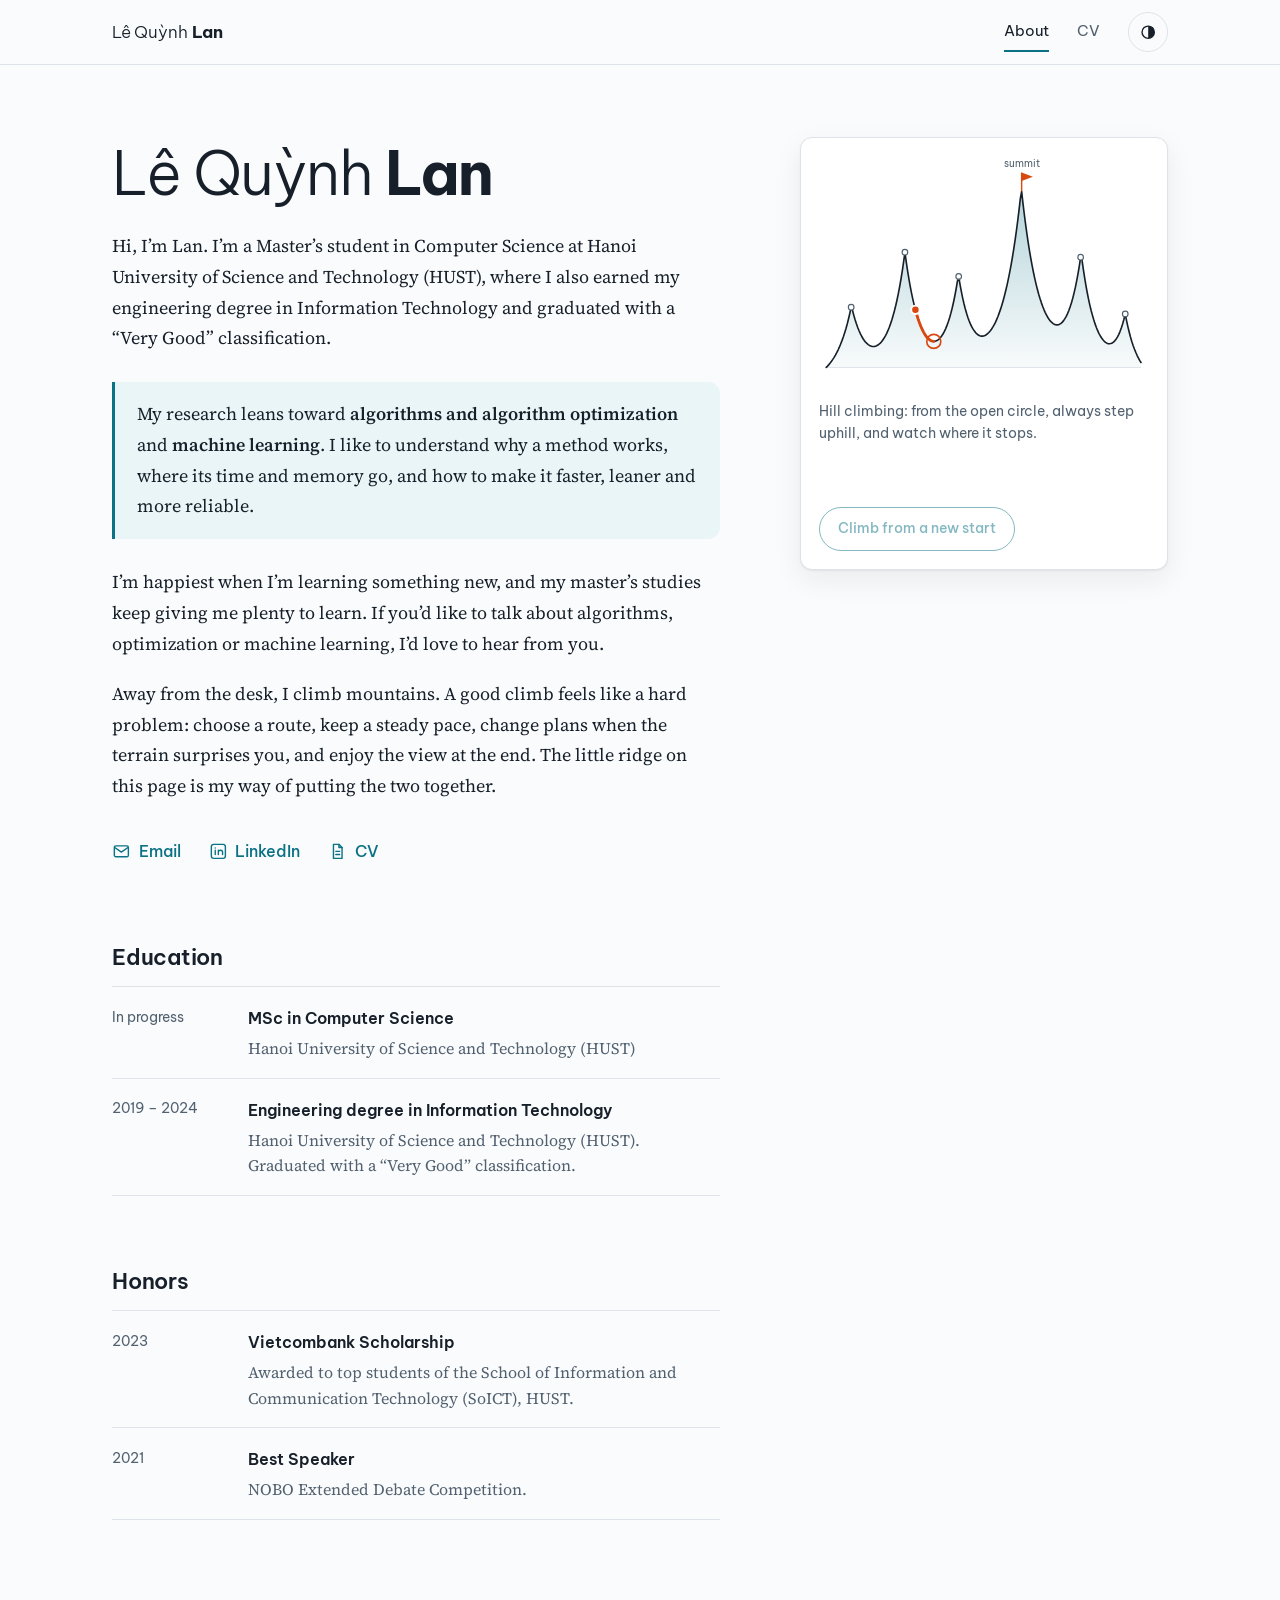
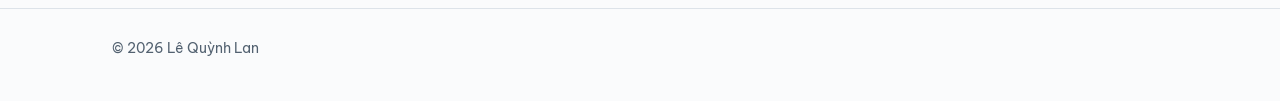
==== index.html @ 73563d14 "Add personal website" ====
<!doctype html>
<html lang="en">
<head>
  <meta charset="utf-8">
  <meta name="viewport" content="width=device-width, initial-scale=1">
  <title>Lê Quỳnh Lan – Master’s student in Computer Science, HUST</title>
  <meta name="description" content="Lê Quỳnh Lan is a Master’s student in Computer Science at Hanoi University of Science and Technology (HUST), interested in algorithms, algorithm optimization and machine learning.">
  <meta name="color-scheme" content="light dark">
  <meta name="theme-color" content="#fafbfc" media="(prefers-color-scheme: light)">
  <meta name="theme-color" content="#0e141b" media="(prefers-color-scheme: dark)">
  <meta property="og:type" content="website">
  <meta property="og:title" content="Lê Quỳnh Lan">
  <meta property="og:description" content="Master’s student in Computer Science at HUST. Algorithms, algorithm optimization and machine learning. Mountain climber.">
  <link rel="icon" href="assets/img/favicon.svg" type="image/svg+xml">
  <link rel="preconnect" href="https://fonts.googleapis.com">
  <link rel="preconnect" href="https://fonts.gstatic.com" crossorigin>
  <link rel="stylesheet" href="https://fonts.googleapis.com/css2?family=Be+Vietnam+Pro:wght@300;400;500;600;700&amp;family=Source+Serif+4:ital,opsz,wght@0,8..60,400;0,8..60,600;1,8..60,400&amp;display=swap">
  <link rel="stylesheet" href="assets/css/tokens.css">
  <link rel="stylesheet" href="assets/css/base.css">
  <link rel="stylesheet" href="assets/css/site-chrome.css">
  <link rel="stylesheet" href="assets/css/content.css">
  <link rel="stylesheet" href="assets/css/hill-climbing-figure.css">
  <script>
    /* Apply a saved light/dark choice before first paint (no flash). */
    try {
      var savedTheme = localStorage.getItem('theme');
      if (savedTheme === 'light' || savedTheme === 'dark') {
        document.documentElement.setAttribute('data-theme', savedTheme);
      }
    } catch (error) { /* storage blocked: follow the system setting */ }
  </script>
  <script src="assets/js/theme-toggle.js" defer></script>
  <script src="assets/js/ridge-profile.js" defer></script>
  <script src="assets/js/hill-climbing-figure.js" defer></script>
</head>
<body>
  <a class="skip-link" href="#main">Skip to content</a>

  <header class="site-header">
    <div class="container site-header__inner">
      <a class="brand" href="./" lang="vi">Lê Quỳnh <span class="brand__given">Lan</span></a>
      <nav class="site-nav" aria-label="Primary">
        <a href="./" aria-current="page">About</a>
        <a href="cv/">CV</a>
        <button class="theme-toggle" type="button" aria-label="Switch to dark theme">
          <svg viewBox="0 0 24 24" fill="none" stroke="currentColor" stroke-width="1.8" aria-hidden="true"><circle cx="12" cy="12" r="8"/><path d="M12 4a8 8 0 0 1 0 16Z" fill="currentColor" stroke="none"/></svg>
        </button>
      </nav>
    </div>
  </header>

  <main id="main" class="container">
    <section class="hero" aria-labelledby="name">
      <div class="hero__text">
        <h1 class="name" id="name" lang="vi">Lê Quỳnh <span class="name__given">Lan</span></h1>

        <p>Hi, I’m Lan. I’m a Master’s student in Computer Science at Hanoi University of Science and Technology (HUST), where I also earned my engineering degree in Information Technology and graduated with a “Very Good” classification.</p>

        <div class="callout">
          <p>My research leans toward <strong>algorithms and algorithm optimization</strong> and <strong>machine learning</strong>. I like to understand why a method works, where its time and memory go, and how to make it faster, leaner and more reliable.</p>
        </div>

        <p>I’m happiest when I’m learning something new, and my master’s studies keep giving me plenty to learn. If you’d like to talk about algorithms, optimization or machine learning, I’d love to hear from you.</p>

        <p>Away from the desk, I climb mountains. A good climb feels like a hard problem: choose a route, keep a steady pace, change plans when the terrain surprises you, and enjoy the view at the end. The little ridge on this page is my way of putting the two together.</p>

        <ul class="link-row">
          <li>
            <a href="mailto:lequynhlan111@gmail.com">
              <svg viewBox="0 0 24 24" fill="none" stroke="currentColor" stroke-width="1.8" stroke-linecap="round" stroke-linejoin="round" aria-hidden="true"><rect x="3" y="5" width="18" height="14" rx="2"/><path d="m3.5 7 8.5 6 8.5-6"/></svg>
              Email
            </a>
          </li>
          <li>
            <a href="https://www.linkedin.com/in/lan-le-635820212/" rel="noopener">
              <svg viewBox="0 0 24 24" fill="none" stroke="currentColor" stroke-width="1.8" stroke-linecap="round" stroke-linejoin="round" aria-hidden="true"><rect x="3" y="3" width="18" height="18" rx="3"/><path d="M8 10.5V16M8 7.6v.1M12 16v-5.5M12 13.2a2.7 2.7 0 0 1 5.4 0V16"/></svg>
              LinkedIn
            </a>
          </li>
          <li>
            <a href="cv/">
              <svg viewBox="0 0 24 24" fill="none" stroke="currentColor" stroke-width="1.8" stroke-linecap="round" stroke-linejoin="round" aria-hidden="true"><path d="M7 3h7l4 4v14H7z"/><path d="M14 3v4h4M10 12h5M10 16h5"/></svg>
              CV
            </a>
          </li>
        </ul>
      </div>

      <!-- Filled in by assets/js/hill-climbing-figure.js. To show a portrait instead, see README. -->
      <div class="hero__figure" data-hill-climbing></div>
    </section>

    <section class="section" aria-labelledby="education">
      <h2 id="education">Education</h2>
      <dl class="timeline">
        <dt>In progress</dt>
        <dd>
          <strong>MSc in Computer Science</strong>
          <p>Hanoi University of Science and Technology (HUST)</p>
        </dd>
        <dt>2019 – 2024</dt>
        <dd>
          <strong>Engineering degree in Information Technology</strong>
          <p>Hanoi University of Science and Technology (HUST). Graduated with a “Very Good” classification.</p>
        </dd>
      </dl>
    </section>

    <section class="section" aria-labelledby="honors">
      <h2 id="honors">Honors</h2>
      <dl class="timeline">
        <dt>2023</dt>
        <dd>
          <strong>Vietcombank Scholarship</strong>
          <p>Awarded to top students of the School of Information and Communication Technology (SoICT), HUST.</p>
        </dd>
        <dt>2021</dt>
        <dd>
          <strong>Best Speaker</strong>
          <p>NOBO Extended Debate Competition.</p>
        </dd>
      </dl>
    </section>
  </main>

  <footer class="site-footer">
    <div class="container">
      <p>© 2026 <span lang="vi">Lê Quỳnh Lan</span></p>
    </div>
  </footer>
</body>
</html>
---- assets/css/tokens.css ----
/* Design tokens: colour, type and spacing.
   Dark values appear twice on purpose: the media query follows the system setting,
   [data-theme="dark"] follows the header toggle (set by a tiny inline script in <head>). */

:root {
  color-scheme: light;

  /* Colour: snow, slate ink, glacier teal. Alpenglow orange is reserved for the
     climber and the summit in the hill-climbing figure. */
  --bg: #fafbfc;
  --surface: #ffffff;
  --ink: #17202a;
  --ink-soft: #526170;
  --line: #dde3e9;
  --accent: #0b7285;
  --accent-strong: #08596a;
  --accent-wash: #eaf5f7;
  --on-accent: #ffffff;
  --summit: #d9480f;
  --shadow: 0 1px 2px rgba(15, 30, 45, 0.06), 0 10px 28px rgba(15, 30, 45, 0.07);

  /* Type: a sans designed with Vietnamese in mind for headings and interface,
     a text serif for reading. */
  --font-sans: "Be Vietnam Pro", system-ui, -apple-system, "Segoe UI", Roboto, "Helvetica Neue", Arial, sans-serif;
  --font-serif: "Source Serif 4", "Iowan Old Style", "Palatino Linotype", Palatino, Georgia, serif;
  --step--1: 0.875rem;
  --step-0: 1.125rem;
  --step-1: 1.375rem;
  --step-2: 1.75rem;
  --step-3: clamp(2.5rem, 1.6rem + 4vw, 3.75rem);

  /* Space and layout */
  --gutter: clamp(1.25rem, 5vw, 2.5rem);
  --container: 66rem;
  --measure: 38rem;
  --radius: 12px;
}

@media (prefers-color-scheme: dark) {
  :root:not([data-theme="light"]) {
    color-scheme: dark;
    --bg: #0e141b;
    --surface: #141c25;
    --ink: #e7edf3;
    --ink-soft: #9ba9b6;
    --line: #26323e;
    --accent: #5cc3d1;
    --accent-strong: #8ad7e2;
    --accent-wash: #112630;
    --on-accent: #062229;
    --summit: #ff9a6c;
    --shadow: 0 1px 2px rgba(0, 0, 0, 0.4), 0 10px 28px rgba(0, 0, 0, 0.35);
  }
}

:root[data-theme="dark"] {
  color-scheme: dark;
  --bg: #0e141b;
  --surface: #141c25;
  --ink: #e7edf3;
  --ink-soft: #9ba9b6;
  --line: #26323e;
  --accent: #5cc3d1;
  --accent-strong: #8ad7e2;
  --accent-wash: #112630;
  --on-accent: #062229;
  --summit: #ff9a6c;
  --shadow: 0 1px 2px rgba(0, 0, 0, 0.4), 0 10px 28px rgba(0, 0, 0, 0.35);
}
---- assets/css/base.css ----
/* Reset, document defaults, typography and accessibility helpers. */

*,
*::before,
*::after {
  box-sizing: border-box;
}

html {
  -webkit-text-size-adjust: 100%;
  scroll-behavior: smooth;
}

body {
  margin: 0;
  background: var(--bg);
  color: var(--ink);
  font-family: var(--font-serif);
  font-size: var(--step-0);
  line-height: 1.7;
  font-optical-sizing: auto;
  text-rendering: optimizeLegibility;
}

h1,
h2,
h3 {
  margin: 0;
  font-family: var(--font-sans);
  line-height: 1.2;
}

p {
  margin: 0 0 1.1em;
}

strong {
  font-weight: 600;
}

a {
  color: var(--accent);
  text-decoration-thickness: 1px;
  text-underline-offset: 0.2em;
}

a:hover {
  color: var(--accent-strong);
  text-decoration-thickness: 2px;
}

:focus-visible {
  outline: 3px solid var(--accent);
  outline-offset: 3px;
  border-radius: 4px;
}

.container {
  width: min(100% - 2 * var(--gutter), var(--container));
  margin-inline: auto;
}

.skip-link {
  position: absolute;
  left: var(--gutter);
  top: -4rem;
  z-index: 20;
  padding: 0.6rem 1rem;
  border-radius: 8px;
  background: var(--accent);
  color: var(--on-accent);
  font-family: var(--font-sans);
  font-size: 0.95rem;
  text-decoration: none;
}

.skip-link:focus {
  top: 0.75rem;
}

@media (prefers-reduced-motion: reduce) {
  html {
    scroll-behavior: auto;
  }

  *,
  *::before,
  *::after {
    animation-duration: 0.01ms !important;
    animation-iteration-count: 1 !important;
    transition-duration: 0.01ms !important;
  }
}
---- assets/css/site-chrome.css ----
/* Header, navigation, theme toggle and footer shared by every page. */

.site-header {
  position: sticky;
  top: 0;
  z-index: 10;
  background: var(--bg);
  border-bottom: 1px solid var(--line);
}

@supports (background: color-mix(in srgb, red 50%, blue)) {
  .site-header {
    background: color-mix(in srgb, var(--bg) 88%, transparent);
    backdrop-filter: saturate(1.4) blur(10px);
  }
}

.site-header__inner {
  display: flex;
  align-items: center;
  justify-content: space-between;
  gap: 1rem;
  min-height: 4rem;
}

.brand {
  font-family: var(--font-sans);
  font-size: 1.05rem;
  font-weight: 300;
  letter-spacing: -0.01em;
  color: var(--ink);
  text-decoration: none;
}

.brand__given {
  font-weight: 700;
}

.brand:hover {
  color: var(--ink);
}

.site-nav {
  display: flex;
  align-items: center;
  gap: clamp(0.9rem, 3vw, 1.75rem);
  font-family: var(--font-sans);
  font-size: 0.95rem;
}

.site-nav a {
  padding-block: 0.4rem;
  border-bottom: 2px solid transparent;
  color: var(--ink-soft);
  text-decoration: none;
}

.site-nav a:hover {
  color: var(--ink);
}

.site-nav a[aria-current="page"] {
  color: var(--ink);
  border-bottom-color: var(--accent);
}

.theme-toggle {
  display: grid;
  place-items: center;
  width: 2.5rem;
  height: 2.5rem;
  padding: 0;
  border: 1px solid var(--line);
  border-radius: 50%;
  background: transparent;
  color: var(--ink);
  cursor: pointer;
  transition: border-color 0.15s, color 0.15s;
}

.theme-toggle:hover {
  border-color: var(--accent);
  color: var(--accent);
}

.theme-toggle svg {
  width: 1.15rem;
  height: 1.15rem;
}

.site-footer {
  margin-top: clamp(3.5rem, 8vw, 5.5rem);
  padding-block: 1.75rem 2.5rem;
  border-top: 1px solid var(--line);
  color: var(--ink-soft);
  font-family: var(--font-sans);
  font-size: var(--step--1);
}

.site-footer p {
  margin: 0;
}
---- assets/css/content.css ----
/* Page content: hero, callout, contact links, sections, timelines and the CV page.
   Colours and type sizes come from tokens.css. */

/* ---------- About: hero ---------- */

.hero {
  display: grid;
  gap: 2.75rem 4rem;
  align-items: start;
  padding-top: clamp(2.5rem, 6vw, 4.5rem);
}

@media (min-width: 62rem) {
  .hero {
    grid-template-columns: minmax(0, 1fr) 23rem;
  }
}

.hero__text {
  max-width: var(--measure);
}

/* Keep the figure card a comfortable size when it sits below the text (tablet, phone). */
.hero__figure {
  max-width: 26rem;
}

/* Without JavaScript the figure container stays empty: do not reserve a column for it. */
.hero__figure:empty {
  display: none;
}

.name,
.page-head h1 {
  font-size: var(--step-3);
  font-weight: 300;
  letter-spacing: -0.025em;
}

.name {
  margin-bottom: 1.4rem;
}

.name__given {
  font-weight: 700;
}

/* Optional portrait: swap it in for the ridge figure (see README). */
.hero__portrait {
  display: block;
  width: 100%;
  height: auto;
  aspect-ratio: 4 / 5;
  object-fit: cover;
  border-radius: var(--radius);
  box-shadow: var(--shadow);
}

.callout {
  margin: 1.75rem 0;
  padding: 1.1rem 1.4rem;
  background: var(--accent-wash);
  border-left: 3px solid var(--accent);
  border-radius: 0 var(--radius) var(--radius) 0;
}

.callout > :last-child {
  margin-bottom: 0;
}

.link-row {
  display: flex;
  flex-wrap: wrap;
  gap: 0.4rem 1.75rem;
  margin: 1.9rem 0 0;
  padding: 0;
  list-style: none;
  font-family: var(--font-sans);
  font-size: 0.975rem;
  font-weight: 500;
}

.link-row a {
  display: inline-flex;
  align-items: center;
  gap: 0.5rem;
  min-height: 2.5rem;
  text-decoration: none;
}

.link-row a:hover {
  text-decoration: underline;
}

.link-row svg {
  flex: none;
  width: 1.2em;
  height: 1.2em;
}

/* ---------- About: sections and timelines ---------- */

.section {
  max-width: var(--measure);
  margin-top: clamp(3rem, 7vw, 4.5rem);
}

.section h2 {
  margin-bottom: 1rem;
  font-size: var(--step-1);
  font-weight: 600;
  letter-spacing: -0.01em;
}

.timeline {
  display: grid;
  grid-template-columns: 8.5rem minmax(0, 1fr);
  margin: 0;
}

.timeline dt,
.timeline dd {
  margin: 0;
  padding: 1rem 0;
  border-top: 1px solid var(--line);
}

.timeline dt:last-of-type,
.timeline dd:last-of-type {
  border-bottom: 1px solid var(--line);
}

.timeline dt {
  padding-top: 1.1rem;
  color: var(--ink-soft);
  font-family: var(--font-sans);
  font-size: 0.9rem;
}

.timeline dd strong {
  font-family: var(--font-sans);
  font-size: 1.025rem;
  font-weight: 600;
}

.timeline dd p {
  margin: 0.15rem 0 0;
  color: var(--ink-soft);
  font-size: 1rem;
  line-height: 1.6;
}

@media (max-width: 36rem) {
  .timeline {
    grid-template-columns: minmax(0, 1fr);
  }

  .timeline dt {
    padding-bottom: 0;
  }

  .timeline dt:last-of-type {
    border-bottom: 0;
  }

  .timeline dd {
    padding-top: 0.2rem;
    border-top: 0;
  }
}

/* ---------- CV page ---------- */

.container--narrow {
  --container: 54rem;
}

.page-head {
  display: flex;
  flex-wrap: wrap;
  align-items: center;
  justify-content: space-between;
  gap: 1rem 2rem;
  margin-bottom: 1.75rem;
  padding-top: clamp(2.5rem, 6vw, 4rem);
}

.page-head__actions {
  display: flex;
  flex-wrap: wrap;
  align-items: center;
  gap: 0.75rem 1.5rem;
  font-family: var(--font-sans);
  font-size: 0.95rem;
}

.button {
  display: inline-flex;
  align-items: center;
  gap: 0.6rem;
  min-height: 2.75rem;
  padding: 0.55rem 1.3rem;
  border-radius: 999px;
  background: var(--accent);
  color: var(--on-accent);
  font-family: var(--font-sans);
  font-size: 0.975rem;
  font-weight: 500;
  text-decoration: none;
  transition: background-color 0.15s;
}

.button:hover {
  background: var(--accent-strong);
  color: var(--on-accent);
}

.button:focus-visible {
  outline-color: var(--ink);
}

.button svg {
  width: 1.15em;
  height: 1.15em;
}

.card {
  padding: 0.35rem 1.5rem;
  background: var(--surface);
  border: 1px solid var(--line);
  border-radius: var(--radius);
  box-shadow: var(--shadow);
}

.facts {
  display: grid;
  grid-template-columns: 9.5rem minmax(0, 1fr);
  margin: 0;
  font-family: var(--font-sans);
  font-size: 0.975rem;
}

.facts dt,
.facts dd {
  margin: 0;
  padding: 0.8rem 0;
  border-top: 1px solid var(--line);
  overflow-wrap: anywhere;
}

.facts dt {
  color: var(--ink-soft);
}

.facts dt:first-of-type,
.facts dt:first-of-type + dd {
  border-top: 0;
}

@media (max-width: 34rem) {
  .facts {
    grid-template-columns: minmax(0, 1fr);
  }

  .facts dt {
    padding-bottom: 0;
  }

  .facts dd {
    padding-top: 0.15rem;
    border-top: 0;
  }
}

.pdf-frame {
  display: block;
  width: 100%;
  height: min(82vh, 64rem);
  margin-top: 2rem;
  background: var(--surface);
  border: 1px solid var(--line);
  border-radius: var(--radius);
}

.pdf-note {
  margin: 0.9rem 0 0;
  color: var(--ink-soft);
  font-family: var(--font-sans);
  font-size: var(--step--1);
}

/* Phones cannot preview PDFs inline: show only the download button there. */
@media (max-width: 47.99rem) {
  .pdf-frame {
    display: none;
  }
}
---- assets/css/hill-climbing-figure.css ----
/* Hill-climbing figure: a ridge profile with a climber that always steps uphill.
   Markup is built by assets/js/hill-climbing-figure.js; colours come from tokens.css.
   Alpenglow orange (--summit) marks only the climber, its trail and the summit flag. */

.ridge {
  margin: 0;
  padding: 0.9rem 0.9rem 1.15rem;
  background: var(--surface);
  border: 1px solid var(--line);
  border-radius: var(--radius);
  box-shadow: var(--shadow);
}

.ridge__svg {
  display: block;
  width: 100%;
  height: auto;
  overflow: visible;
}

.ridge__stop-top {
  stop-color: var(--accent);
  stop-opacity: 0.3;
}

.ridge__stop-bottom {
  stop-color: var(--accent);
  stop-opacity: 0.03;
}

.ridge__base {
  stroke: var(--line);
  stroke-width: 1;
}

.ridge__line {
  fill: none;
  stroke: var(--ink);
  stroke-width: 1.75;
  stroke-linecap: round;
  stroke-linejoin: round;
}

.ridge__peak {
  fill: var(--surface);
  stroke: var(--ink-soft);
  stroke-width: 1.25;
}

.ridge__flag line {
  stroke: var(--summit);
  stroke-width: 1.5;
}

.ridge__flag path {
  fill: var(--summit);
}

.ridge__label {
  fill: var(--ink-soft);
  font-family: var(--font-sans);
  font-size: 11px;
}

.ridge__trail {
  fill: none;
  stroke: var(--summit);
  stroke-width: 3;
  stroke-linecap: round;
  stroke-linejoin: round;
}

.ridge__start {
  fill: none;
  stroke: var(--summit);
  stroke-width: 1.75;
}

.ridge__climber {
  fill: var(--summit);
  stroke: var(--surface);
  stroke-width: 2;
}

.ridge__caption {
  margin: 0.9rem 0.25rem 0;
  color: var(--ink-soft);
  font-family: var(--font-sans);
  font-size: 0.875rem;
  line-height: 1.55;
}

.ridge__caption p {
  margin: 0 0 0.4rem;
}

/* Reserve room for two lines so the button does not jump when the result appears. */
.ridge__status {
  min-height: 3.1em;
  color: var(--ink);
}

.ridge__button {
  min-height: 2.75rem;
  margin-top: 0.4rem;
  padding: 0.4rem 1.1rem;
  background: transparent;
  border: 1px solid var(--accent);
  border-radius: 999px;
  color: var(--accent);
  font: inherit;
  font-weight: 500;
  cursor: pointer;
  transition: background-color 0.15s, color 0.15s;
}

.ridge__button:hover:not(:disabled) {
  background: var(--accent);
  color: var(--on-accent);
}

.ridge__button:disabled {
  opacity: 0.5;
  cursor: progress;
}
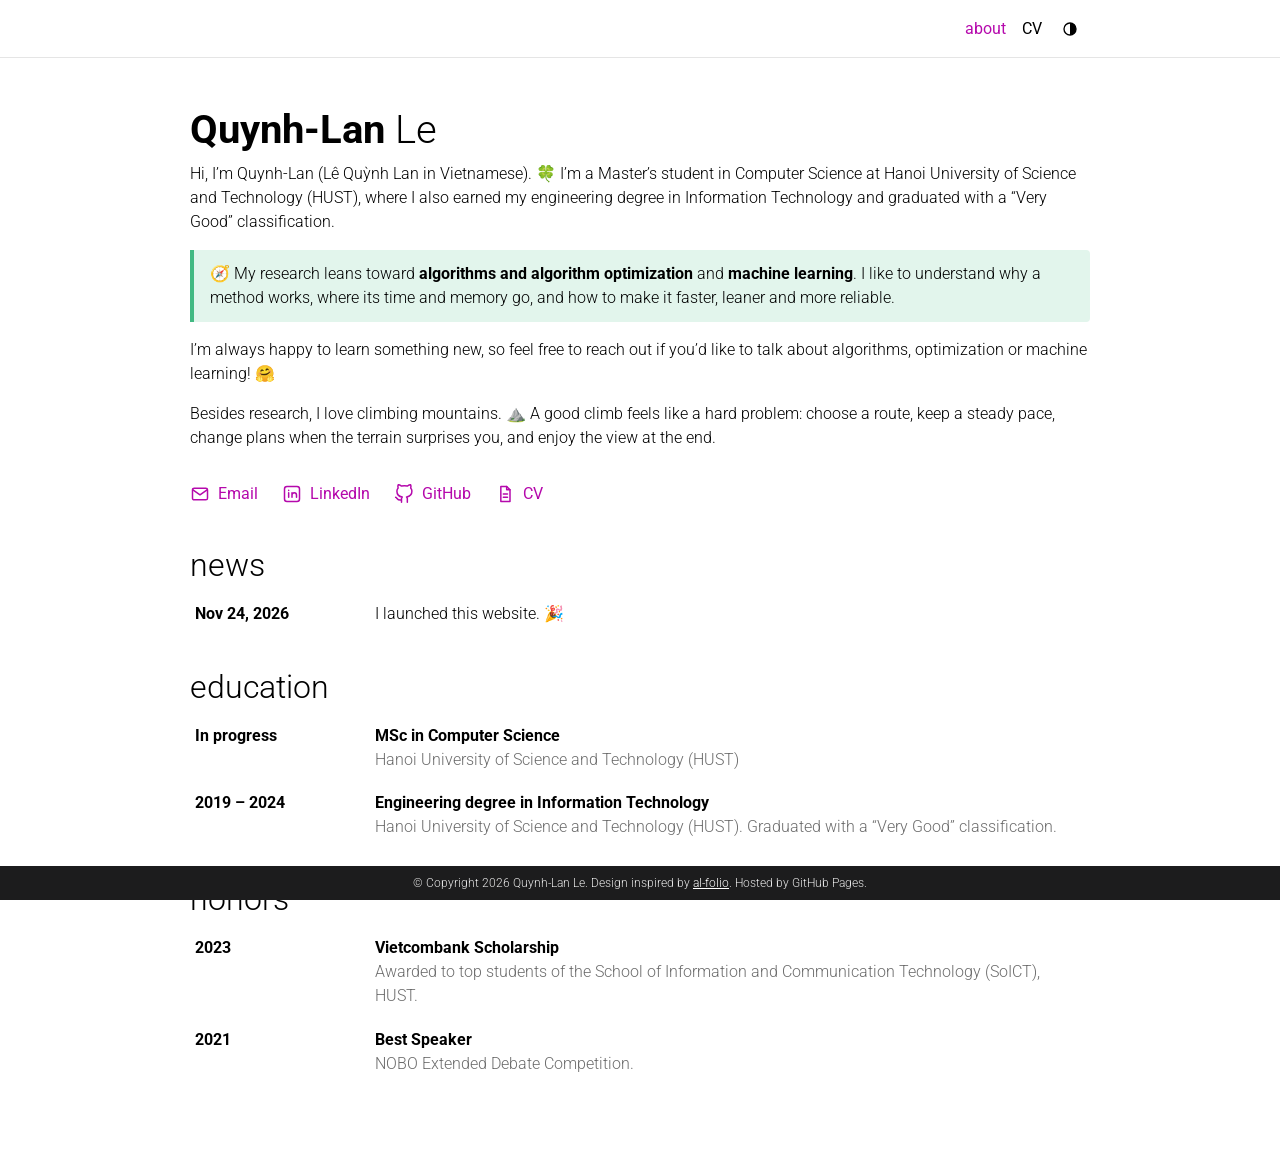
==== commit 7ba7fcf9: "Restyle like al-folio, rename to Quynh-Lan Le, add clover favicon, SEO and gallery scaffold" ====
--- a/index.html
+++ b/index.html
@@ -3,23 +3,62 @@
 <head>
   <meta charset="utf-8">
   <meta name="viewport" content="width=device-width, initial-scale=1">
-  <title>Lê Quỳnh Lan – Master’s student in Computer Science, HUST</title>
-  <meta name="description" content="Lê Quỳnh Lan is a Master’s student in Computer Science at Hanoi University of Science and Technology (HUST), interested in algorithms, algorithm optimization and machine learning.">
+  <title>Quynh-Lan Le (Lê Quỳnh Lan) – Master’s student in Computer Science, HUST</title>
+  <meta name="description" content="Quynh-Lan Le (Lê Quỳnh Lan) is a Master’s student in Computer Science at Hanoi University of Science and Technology (HUST), working on algorithms, algorithm optimization and machine learning.">
+  <meta name="author" content="Quynh-Lan Le">
+  <link rel="canonical" href="https://lequynhlan.github.io/">
   <meta name="color-scheme" content="light dark">
-  <meta name="theme-color" content="#fafbfc" media="(prefers-color-scheme: light)">
-  <meta name="theme-color" content="#0e141b" media="(prefers-color-scheme: dark)">
+  <meta name="theme-color" content="#ffffff" media="(prefers-color-scheme: light)">
+  <meta name="theme-color" content="#1c1c1d" media="(prefers-color-scheme: dark)">
   <meta property="og:type" content="website">
-  <meta property="og:title" content="Lê Quỳnh Lan">
+  <meta property="og:site_name" content="Quynh-Lan Le">
+  <meta property="og:title" content="Quynh-Lan Le (Lê Quỳnh Lan)">
   <meta property="og:description" content="Master’s student in Computer Science at HUST. Algorithms, algorithm optimization and machine learning. Mountain climber.">
+  <meta property="og:url" content="https://lequynhlan.github.io/">
+  <meta property="og:image" content="https://lequynhlan.github.io/assets/img/og-card.png">
+  <meta property="og:image:width" content="1200">
+  <meta property="og:image:height" content="630">
+  <meta name="twitter:card" content="summary_large_image">
   <link rel="icon" href="assets/img/favicon.svg" type="image/svg+xml">
+  <link rel="icon" href="favicon.ico" sizes="48x48">
+  <link rel="apple-touch-icon" href="assets/img/apple-touch-icon.png">
   <link rel="preconnect" href="https://fonts.googleapis.com">
   <link rel="preconnect" href="https://fonts.gstatic.com" crossorigin>
-  <link rel="stylesheet" href="https://fonts.googleapis.com/css2?family=Be+Vietnam+Pro:wght@300;400;500;600;700&amp;family=Source+Serif+4:ital,opsz,wght@0,8..60,400;0,8..60,600;1,8..60,400&amp;display=swap">
+  <link rel="stylesheet" href="https://fonts.googleapis.com/css2?family=Roboto:wght@300;400;500;700&amp;display=swap">
   <link rel="stylesheet" href="assets/css/tokens.css">
   <link rel="stylesheet" href="assets/css/base.css">
   <link rel="stylesheet" href="assets/css/site-chrome.css">
   <link rel="stylesheet" href="assets/css/content.css">
-  <link rel="stylesheet" href="assets/css/hill-climbing-figure.css">
+  <script type="application/ld+json">
+  {
+    "@context": "https://schema.org",
+    "@graph": [
+      {
+        "@type": "WebSite",
+        "@id": "https://lequynhlan.github.io/#website",
+        "url": "https://lequynhlan.github.io/",
+        "name": "Quynh-Lan Le",
+        "alternateName": ["Lê Quỳnh Lan", "Le Quynh Lan"],
+        "inLanguage": "en"
+      },
+      {
+        "@type": "Person",
+        "@id": "https://lequynhlan.github.io/#person",
+        "name": "Quynh-Lan Le",
+        "givenName": "Quynh-Lan",
+        "familyName": "Le",
+        "alternateName": ["Lê Quỳnh Lan", "Le Quynh Lan"],
+        "url": "https://lequynhlan.github.io/",
+        "jobTitle": "Master’s student in Computer Science",
+        "description": "Master’s student in Computer Science at Hanoi University of Science and Technology (HUST) working on algorithms, algorithm optimization and machine learning.",
+        "alumniOf": { "@type": "CollegeOrUniversity", "name": "Hanoi University of Science and Technology" },
+        "affiliation": { "@type": "CollegeOrUniversity", "name": "Hanoi University of Science and Technology" },
+        "knowsAbout": ["Algorithms", "Algorithm optimization", "Machine learning"],
+        "sameAs": ["https://www.linkedin.com/in/lan-le-635820212/", "https://github.com/Lequynhlan"]
+      }
+    ]
+  }
+  </script>
   <script>
     /* Apply a saved light/dark choice before first paint (no flash). */
     try {
@@ -30,103 +69,122 @@
     } catch (error) { /* storage blocked: follow the system setting */ }
   </script>
   <script src="assets/js/theme-toggle.js" defer></script>
-  <script src="assets/js/ridge-profile.js" defer></script>
-  <script src="assets/js/hill-climbing-figure.js" defer></script>
 </head>
 <body>
   <a class="skip-link" href="#main">Skip to content</a>
 
-  <header class="site-header">
-    <div class="container site-header__inner">
-      <a class="brand" href="./" lang="vi">Lê Quỳnh <span class="brand__given">Lan</span></a>
-      <nav class="site-nav" aria-label="Primary">
-        <a href="./" aria-current="page">About</a>
-        <a href="cv/">CV</a>
-        <button class="theme-toggle" type="button" aria-label="Switch to dark theme">
-          <svg viewBox="0 0 24 24" fill="none" stroke="currentColor" stroke-width="1.8" aria-hidden="true"><circle cx="12" cy="12" r="8"/><path d="M12 4a8 8 0 0 1 0 16Z" fill="currentColor" stroke="none"/></svg>
-        </button>
+  <header class="navbar">
+    <div class="container navbar__inner">
+      <nav aria-label="Primary">
+        <ul class="nav">
+          <li><a href="./" aria-current="page">about</a></li>
+          <!-- nav-gallery:start --><!-- nav-gallery:end -->
+          <li><a href="cv/">CV</a></li>
+          <li>
+            <button class="theme-toggle" type="button" aria-label="Switch to dark theme">
+              <svg viewBox="0 0 24 24" fill="none" stroke="currentColor" stroke-width="1.8" aria-hidden="true"><circle cx="12" cy="12" r="8"/><path d="M12 4a8 8 0 0 1 0 16Z" fill="currentColor" stroke="none"/></svg>
+            </button>
+          </li>
+        </ul>
       </nav>
     </div>
   </header>
 
   <main id="main" class="container">
-    <section class="hero" aria-labelledby="name">
-      <div class="hero__text">
-        <h1 class="name" id="name" lang="vi">Lê Quỳnh <span class="name__given">Lan</span></h1>
+    <article class="post">
+      <header>
+        <h1 class="post-title"><span class="first">Quynh-Lan</span> Le</h1>
+      </header>
 
-        <p>Hi, I’m Lan. I’m a Master’s student in Computer Science at Hanoi University of Science and Technology (HUST), where I also earned my engineering degree in Information Technology and graduated with a “Very Good” classification.</p>
+      <!-- Profile photo (not published yet): save yours as assets/img/avatar.jpg (square works best),
+           then delete the comment markers around the block below.
+      <div class="profile">
+        <img src="assets/img/avatar.jpg" alt="Portrait of Quynh-Lan Le" width="270" height="270">
+      </div>
+      -->
 
-        <div class="callout">
-          <p>My research leans toward <strong>algorithms and algorithm optimization</strong> and <strong>machine learning</strong>. I like to understand why a method works, where its time and memory go, and how to make it faster, leaner and more reliable.</p>
-        </div>
+      <p>Hi, I’m Quynh-Lan (<span lang="vi">Lê Quỳnh Lan</span> in Vietnamese). 🍀 I’m a Master’s student in Computer Science at Hanoi University of Science and Technology (HUST), where I also earned my engineering degree in Information Technology and graduated with a “Very Good” classification.</p>
 
-        <p>I’m happiest when I’m learning something new, and my master’s studies keep giving me plenty to learn. If you’d like to talk about algorithms, optimization or machine learning, I’d love to hear from you.</p>
-
-        <p>Away from the desk, I climb mountains. A good climb feels like a hard problem: choose a route, keep a steady pace, change plans when the terrain surprises you, and enjoy the view at the end. The little ridge on this page is my way of putting the two together.</p>
-
-        <ul class="link-row">
-          <li>
-            <a href="mailto:lequynhlan111@gmail.com">
-              <svg viewBox="0 0 24 24" fill="none" stroke="currentColor" stroke-width="1.8" stroke-linecap="round" stroke-linejoin="round" aria-hidden="true"><rect x="3" y="5" width="18" height="14" rx="2"/><path d="m3.5 7 8.5 6 8.5-6"/></svg>
-              Email
-            </a>
-          </li>
-          <li>
-            <a href="https://www.linkedin.com/in/lan-le-635820212/" rel="noopener">
-              <svg viewBox="0 0 24 24" fill="none" stroke="currentColor" stroke-width="1.8" stroke-linecap="round" stroke-linejoin="round" aria-hidden="true"><rect x="3" y="3" width="18" height="18" rx="3"/><path d="M8 10.5V16M8 7.6v.1M12 16v-5.5M12 13.2a2.7 2.7 0 0 1 5.4 0V16"/></svg>
-              LinkedIn
-            </a>
-          </li>
-          <li>
-            <a href="cv/">
-              <svg viewBox="0 0 24 24" fill="none" stroke="currentColor" stroke-width="1.8" stroke-linecap="round" stroke-linejoin="round" aria-hidden="true"><path d="M7 3h7l4 4v14H7z"/><path d="M14 3v4h4M10 12h5M10 16h5"/></svg>
-              CV
-            </a>
-          </li>
-        </ul>
+      <div class="tip">
+        <p>🧭 My research leans toward <b>algorithms and algorithm optimization</b> and <b>machine learning</b>. I like to understand why a method works, where its time and memory go, and how to make it faster, leaner and more reliable.</p>
       </div>
 
-      <!-- Filled in by assets/js/hill-climbing-figure.js. To show a portrait instead, see README. -->
-      <div class="hero__figure" data-hill-climbing></div>
-    </section>
+      <p>I’m always happy to learn something new, so feel free to reach out if you’d like to talk about algorithms, optimization or machine learning! 🤗</p>
 
-    <section class="section" aria-labelledby="education">
-      <h2 id="education">Education</h2>
-      <dl class="timeline">
-        <dt>In progress</dt>
-        <dd>
-          <strong>MSc in Computer Science</strong>
-          <p>Hanoi University of Science and Technology (HUST)</p>
-        </dd>
-        <dt>2019 – 2024</dt>
-        <dd>
-          <strong>Engineering degree in Information Technology</strong>
-          <p>Hanoi University of Science and Technology (HUST). Graduated with a “Very Good” classification.</p>
-        </dd>
-      </dl>
-    </section>
+      <p>Besides research, I love climbing mountains. ⛰️ A good climb feels like a hard problem: choose a route, keep a steady pace, change plans when the terrain surprises you, and enjoy the view at the end.</p>
 
-    <section class="section" aria-labelledby="honors">
-      <h2 id="honors">Honors</h2>
-      <dl class="timeline">
-        <dt>2023</dt>
-        <dd>
-          <strong>Vietcombank Scholarship</strong>
-          <p>Awarded to top students of the School of Information and Communication Technology (SoICT), HUST.</p>
-        </dd>
-        <dt>2021</dt>
-        <dd>
-          <strong>Best Speaker</strong>
-          <p>NOBO Extended Debate Competition.</p>
-        </dd>
-      </dl>
-    </section>
+      <ul class="links">
+        <li>
+          <a href="mailto:lequynhlan111@gmail.com">
+            <svg viewBox="0 0 24 24" fill="none" stroke="currentColor" stroke-width="1.8" stroke-linecap="round" stroke-linejoin="round" aria-hidden="true"><rect x="3" y="5" width="18" height="14" rx="2"/><path d="m3.5 7 8.5 6 8.5-6"/></svg>
+            Email
+          </a>
+        </li>
+        <li>
+          <a href="https://www.linkedin.com/in/lan-le-635820212/" rel="me noopener">
+            <svg viewBox="0 0 24 24" fill="none" stroke="currentColor" stroke-width="1.8" stroke-linecap="round" stroke-linejoin="round" aria-hidden="true"><rect x="3" y="3" width="18" height="18" rx="3"/><path d="M8 10.5V16M8 7.6v.1M12 16v-5.5M12 13.2a2.7 2.7 0 0 1 5.4 0V16"/></svg>
+            LinkedIn
+          </a>
+        </li>
+        <li>
+          <a href="https://github.com/Lequynhlan" rel="me noopener">
+            <svg viewBox="0 0 24 24" fill="none" stroke="currentColor" stroke-width="1.8" stroke-linecap="round" stroke-linejoin="round" aria-hidden="true"><path d="M9 19c-5 1.5-5-2.5-7-3m14 6v-3.87a3.37 3.37 0 0 0-.94-2.61c3.14-.35 6.44-1.54 6.44-7A5.44 5.44 0 0 0 20 4.77 5.07 5.07 0 0 0 19.91 1S18.73.65 16 2.48a13.38 13.38 0 0 0-7 0C6.27.65 5.09 1 5.09 1A5.07 5.07 0 0 0 5 4.77a5.44 5.44 0 0 0-1.5 3.78c0 5.42 3.3 6.61 6.44 7A3.37 3.37 0 0 0 9 18.13V22"/></svg>
+            GitHub
+          </a>
+        </li>
+        <li>
+          <a href="cv/">
+            <svg viewBox="0 0 24 24" fill="none" stroke="currentColor" stroke-width="1.8" stroke-linecap="round" stroke-linejoin="round" aria-hidden="true"><path d="M7 3h7l4 4v14H7z"/><path d="M14 3v4h4M10 12h5M10 16h5"/></svg>
+            CV
+          </a>
+        </li>
+      </ul>
+
+      <section class="section" aria-labelledby="news">
+        <h2 id="news">news</h2>
+        <table class="rows">
+          <tbody>
+            <tr><th scope="row">Nov 24, 2026</th><td>I launched this website. 🎉</td></tr>
+          </tbody>
+        </table>
+      </section>
+
+      <section class="section" aria-labelledby="education">
+        <h2 id="education">education</h2>
+        <table class="rows">
+          <tbody>
+            <tr>
+              <th scope="row">In progress</th>
+              <td><b>MSc in Computer Science</b><span class="note">Hanoi University of Science and Technology (HUST)</span></td>
+            </tr>
+            <tr>
+              <th scope="row">2019 – 2024</th>
+              <td><b>Engineering degree in Information Technology</b><span class="note">Hanoi University of Science and Technology (HUST). Graduated with a “Very Good” classification.</span></td>
+            </tr>
+          </tbody>
+        </table>
+      </section>
+
+      <section class="section" aria-labelledby="honors">
+        <h2 id="honors">honors</h2>
+        <table class="rows">
+          <tbody>
+            <tr>
+              <th scope="row">2023</th>
+              <td><b>Vietcombank Scholarship</b><span class="note">Awarded to top students of the School of Information and Communication Technology (SoICT), HUST.</span></td>
+            </tr>
+            <tr>
+              <th scope="row">2021</th>
+              <td><b>Best Speaker</b><span class="note">NOBO Extended Debate Competition.</span></td>
+            </tr>
+          </tbody>
+        </table>
+      </section>
+    </article>
   </main>
 
-  <footer class="site-footer">
-    <div class="container">
-      <p>© 2026 <span lang="vi">Lê Quỳnh Lan</span></p>
-    </div>
+  <footer class="footer">
+    <p>© Copyright 2026 <span lang="vi">Quynh-Lan Le</span>. Design inspired by <a href="https://github.com/alshedivat/al-folio" rel="noopener">al-folio</a>. Hosted by GitHub Pages.</p>
   </footer>
 </body>
 </html>
--- a/assets/css/tokens.css
+++ b/assets/css/tokens.css
@@ -1,69 +1,51 @@
-/* Design tokens: colour, type and spacing.
+/* Design tokens, modelled on the look of the al-folio academic theme:
+   white page, Roboto Light, purple accent (teal accent in dark mode).
    Dark values appear twice on purpose: the media query follows the system setting,
-   [data-theme="dark"] follows the header toggle (set by a tiny inline script in <head>). */
+   [data-theme="dark"] follows the navbar toggle (set by a tiny inline script in <head>). */
 
 :root {
   color-scheme: light;
 
-  /* Colour: snow, slate ink, glacier teal. Alpenglow orange is reserved for the
-     climber and the summit in the hill-climbing figure. */
-  --bg: #fafbfc;
-  --surface: #ffffff;
-  --ink: #17202a;
-  --ink-soft: #526170;
-  --line: #dde3e9;
-  --accent: #0b7285;
-  --accent-strong: #08596a;
-  --accent-wash: #eaf5f7;
-  --on-accent: #ffffff;
-  --summit: #d9480f;
-  --shadow: 0 1px 2px rgba(15, 30, 45, 0.06), 0 10px 28px rgba(15, 30, 45, 0.07);
+  --bg: #ffffff;
+  --text: #000000;
+  --text-light: #6c6c6c;
+  --theme: #b509ac;
+  --divider: rgba(0, 0, 0, 0.1);
+  --card-bg: #ffffff;
+  --footer-bg: #1c1c1d;
+  --footer-text: #e8e8e8;
+  --tip-border: #42b983;
+  --tip-bg: #e2f5ec;
+  --shadow: 0 2px 5px 0 rgba(0, 0, 0, 0.16), 0 2px 10px 0 rgba(0, 0, 0, 0.12);
 
-  /* Type: a sans designed with Vietnamese in mind for headings and interface,
-     a text serif for reading. */
-  --font-sans: "Be Vietnam Pro", system-ui, -apple-system, "Segoe UI", Roboto, "Helvetica Neue", Arial, sans-serif;
-  --font-serif: "Source Serif 4", "Iowan Old Style", "Palatino Linotype", Palatino, Georgia, serif;
-  --step--1: 0.875rem;
-  --step-0: 1.125rem;
-  --step-1: 1.375rem;
-  --step-2: 1.75rem;
-  --step-3: clamp(2.5rem, 1.6rem + 4vw, 3.75rem);
-
-  /* Space and layout */
-  --gutter: clamp(1.25rem, 5vw, 2.5rem);
-  --container: 66rem;
-  --measure: 38rem;
-  --radius: 12px;
+  --font: Roboto, system-ui, -apple-system, "Segoe UI", "Helvetica Neue", Arial, sans-serif;
+  --container: 930px;
 }
 
 @media (prefers-color-scheme: dark) {
   :root:not([data-theme="light"]) {
     color-scheme: dark;
-    --bg: #0e141b;
-    --surface: #141c25;
-    --ink: #e7edf3;
-    --ink-soft: #9ba9b6;
-    --line: #26323e;
-    --accent: #5cc3d1;
-    --accent-strong: #8ad7e2;
-    --accent-wash: #112630;
-    --on-accent: #062229;
-    --summit: #ff9a6c;
-    --shadow: 0 1px 2px rgba(0, 0, 0, 0.4), 0 10px 28px rgba(0, 0, 0, 0.35);
+    --bg: #1c1c1d;
+    --text: #e8e8e8;
+    --text-light: #a0a0a0;
+    --theme: #2698ba;
+    --divider: #424246;
+    --card-bg: #212529;
+    --footer-bg: #212529;
+    --tip-bg: #1b3a2d;
+    --shadow: 0 2px 5px 0 rgba(0, 0, 0, 0.5), 0 2px 10px 0 rgba(0, 0, 0, 0.4);
   }
 }
 
 :root[data-theme="dark"] {
   color-scheme: dark;
-  --bg: #0e141b;
-  --surface: #141c25;
-  --ink: #e7edf3;
-  --ink-soft: #9ba9b6;
-  --line: #26323e;
-  --accent: #5cc3d1;
-  --accent-strong: #8ad7e2;
-  --accent-wash: #112630;
-  --on-accent: #062229;
-  --summit: #ff9a6c;
-  --shadow: 0 1px 2px rgba(0, 0, 0, 0.4), 0 10px 28px rgba(0, 0, 0, 0.35);
+  --bg: #1c1c1d;
+  --text: #e8e8e8;
+  --text-light: #a0a0a0;
+  --theme: #2698ba;
+  --divider: #424246;
+  --card-bg: #212529;
+  --footer-bg: #212529;
+  --tip-bg: #1b3a2d;
+  --shadow: 0 2px 5px 0 rgba(0, 0, 0, 0.5), 0 2px 10px 0 rgba(0, 0, 0, 0.4);
 }
--- a/assets/css/base.css
+++ b/assets/css/base.css
@@ -8,81 +8,103 @@
 
 html {
   -webkit-text-size-adjust: 100%;
-  scroll-behavior: smooth;
 }
 
 body {
   margin: 0;
+  padding-bottom: 4.5rem; /* room for the fixed footer */
   background: var(--bg);
-  color: var(--ink);
-  font-family: var(--font-serif);
-  font-size: var(--step-0);
-  line-height: 1.7;
-  font-optical-sizing: auto;
-  text-rendering: optimizeLegibility;
+  color: var(--text);
+  font-family: var(--font);
+  font-size: 16px;
+  font-weight: 300;
+  line-height: 24px;
 }
 
 h1,
 h2,
 h3 {
-  margin: 0;
-  font-family: var(--font-sans);
-  line-height: 1.2;
+  margin: 0 0 8px;
+  font-weight: 300;
+}
+
+h1 {
+  font-size: 40px;
+  line-height: 48px;
+}
+
+h2 {
+  font-size: 32px;
+  line-height: 38.4px;
+}
+
+h3 {
+  font-size: 28px;
+  line-height: 33.6px;
 }
 
 p {
-  margin: 0 0 1.1em;
+  margin: 0 0 16px;
 }
 
-strong {
-  font-weight: 600;
+strong,
+b {
+  font-weight: 700;
 }
 
 a {
-  color: var(--accent);
-  text-decoration-thickness: 1px;
-  text-underline-offset: 0.2em;
+  color: var(--theme);
+  text-decoration: none;
 }
 
 a:hover {
-  color: var(--accent-strong);
-  text-decoration-thickness: 2px;
+  color: var(--theme);
+  text-decoration: underline;
 }
 
 :focus-visible {
-  outline: 3px solid var(--accent);
-  outline-offset: 3px;
-  border-radius: 4px;
+  outline: 2px solid var(--theme);
+  outline-offset: 2px;
+  border-radius: 2px;
 }
 
 .container {
-  width: min(100% - 2 * var(--gutter), var(--container));
+  width: 100%;
+  max-width: var(--container);
   margin-inline: auto;
+  padding-inline: 15px;
 }
 
 .skip-link {
   position: absolute;
-  left: var(--gutter);
+  left: 15px;
   top: -4rem;
-  z-index: 20;
-  padding: 0.6rem 1rem;
-  border-radius: 8px;
-  background: var(--accent);
-  color: var(--on-accent);
-  font-family: var(--font-sans);
-  font-size: 0.95rem;
+  z-index: 30;
+  padding: 8px 16px;
+  background: var(--theme);
+  color: #fff;
+  border-radius: 4px;
+}
+
+.skip-link:focus {
+  top: 8px;
+  color: #fff;
   text-decoration: none;
 }
 
-.skip-link:focus {
-  top: 0.75rem;
+@media (max-width: 575px) {
+  h1 {
+    font-size: 34px;
+    line-height: 42px;
+  }
+
+  h2 {
+    font-size: 28px;
+    line-height: 34px;
+  }
 }
 
 @media (prefers-reduced-motion: reduce) {
-  html {
-    scroll-behavior: auto;
-  }
-
   *,
   *::before,
   *::after {
--- a/assets/css/site-chrome.css
+++ b/assets/css/site-chrome.css
@@ -1,102 +1,103 @@
-/* Header, navigation, theme toggle and footer shared by every page. */
+/* Navbar, theme toggle and the fixed footer shared by every page. */
 
-.site-header {
+.navbar {
   position: sticky;
   top: 0;
   z-index: 10;
   background: var(--bg);
-  border-bottom: 1px solid var(--line);
+  border-bottom: 1px solid var(--divider);
 }
 
-@supports (background: color-mix(in srgb, red 50%, blue)) {
-  .site-header {
-    background: color-mix(in srgb, var(--bg) 88%, transparent);
-    backdrop-filter: saturate(1.4) blur(10px);
-  }
-}
-
-.site-header__inner {
+.navbar__inner {
   display: flex;
   align-items: center;
   justify-content: space-between;
-  gap: 1rem;
-  min-height: 4rem;
+  min-height: 57px;
+  padding-block: 8px;
 }
 
-.brand {
-  font-family: var(--font-sans);
-  font-size: 1.05rem;
+.navbar__brand {
+  color: var(--text);
+  font-size: 20px;
   font-weight: 300;
-  letter-spacing: -0.01em;
-  color: var(--ink);
+}
+
+.navbar__brand b {
+  font-weight: 700;
+}
+
+.navbar__brand:hover {
+  color: var(--text);
   text-decoration: none;
 }
 
-.brand__given {
-  font-weight: 700;
+.navbar nav {
+  margin-left: auto;
 }
 
-.brand:hover {
-  color: var(--ink);
+.nav {
+  display: flex;
+  align-items: center;
+  margin: 0;
+  padding: 0;
+  list-style: none;
 }
 
-.site-nav {
-  display: flex;
-  align-items: center;
-  gap: clamp(0.9rem, 3vw, 1.75rem);
-  font-family: var(--font-sans);
-  font-size: 0.95rem;
+.nav a {
+  display: block;
+  padding: 8px;
+  color: var(--text);
+  font-weight: 400;
 }
 
-.site-nav a {
-  padding-block: 0.4rem;
-  border-bottom: 2px solid transparent;
-  color: var(--ink-soft);
+.nav a:hover,
+.nav a[aria-current="page"] {
+  color: var(--theme);
   text-decoration: none;
-}
-
-.site-nav a:hover {
-  color: var(--ink);
-}
-
-.site-nav a[aria-current="page"] {
-  color: var(--ink);
-  border-bottom-color: var(--accent);
 }
 
 .theme-toggle {
   display: grid;
   place-items: center;
-  width: 2.5rem;
-  height: 2.5rem;
+  width: 40px;
+  height: 40px;
   padding: 0;
-  border: 1px solid var(--line);
+  background: transparent;
+  border: 0;
   border-radius: 50%;
-  background: transparent;
-  color: var(--ink);
+  color: var(--text);
   cursor: pointer;
-  transition: border-color 0.15s, color 0.15s;
 }
 
 .theme-toggle:hover {
-  border-color: var(--accent);
-  color: var(--accent);
+  color: var(--theme);
 }
 
 .theme-toggle svg {
-  width: 1.15rem;
-  height: 1.15rem;
+  width: 18px;
+  height: 18px;
 }
 
-.site-footer {
-  margin-top: clamp(3.5rem, 8vw, 5.5rem);
-  padding-block: 1.75rem 2.5rem;
-  border-top: 1px solid var(--line);
-  color: var(--ink-soft);
-  font-family: var(--font-sans);
-  font-size: var(--step--1);
+.footer {
+  position: fixed;
+  right: 0;
+  bottom: 0;
+  left: 0;
+  z-index: 5;
+  padding: 8px 15px;
+  background: var(--footer-bg);
+  color: var(--footer-text);
+  font-size: 12px;
+  font-weight: 300;
+  line-height: 18px;
+  text-align: center;
 }
 
-.site-footer p {
+.footer a {
+  color: #ffffff;
+  text-decoration: underline;
+}
+
+.footer p {
   margin: 0;
 }
--- a/assets/css/content.css
+++ b/assets/css/content.css
@@ -1,296 +1,171 @@
-/* Page content: hero, callout, contact links, sections, timelines and the CV page.
-   Colours and type sizes come from tokens.css. */
+/* Page content: post header, profile photo, tip block, row tables, contact links, CV page. */
 
-/* ---------- About: hero ---------- */
-
-.hero {
-  display: grid;
-  gap: 2.75rem 4rem;
-  align-items: start;
-  padding-top: clamp(2.5rem, 6vw, 4.5rem);
+.post {
+  padding-top: 48px;
 }
 
-@media (min-width: 62rem) {
-  .hero {
-    grid-template-columns: minmax(0, 1fr) 23rem;
+.post-header {
+  display: flex;
+  align-items: flex-start;
+  justify-content: space-between;
+  gap: 16px;
+}
+
+.post-title .first {
+  font-weight: 700;
+}
+
+/* ---------- Profile photo (right of the intro, like the reference) ---------- */
+
+.profile {
+  float: right;
+  width: 30%;
+  max-width: 270px;
+  margin: 0 0 16px 16px;
+}
+
+.profile img {
+  display: block;
+  width: 100%;
+  height: auto;
+  aspect-ratio: 1;
+  object-fit: cover;
+  border-radius: 4px;
+  box-shadow: var(--shadow);
+}
+
+@media (max-width: 575px) {
+  .profile {
+    float: none;
+    width: 100%;
+    max-width: 320px;
+    margin: 0 auto 16px;
   }
 }
 
-.hero__text {
-  max-width: var(--measure);
+/* ---------- Tip block (research statement) ---------- */
+
+.tip {
+  margin: 16px 0;
+  padding: 12px 16px;
+  background: var(--tip-bg);
+  border-left: 4px solid var(--tip-border);
+  border-radius: 0 4px 4px 0;
 }
 
-/* Keep the figure card a comfortable size when it sits below the text (tablet, phone). */
-.hero__figure {
-  max-width: 26rem;
+.tip p:last-child {
+  margin-bottom: 0;
 }
 
-/* Without JavaScript the figure container stays empty: do not reserve a column for it. */
-.hero__figure:empty {
-  display: none;
+/* ---------- Contact links ---------- */
+
+.links {
+  display: flex;
+  flex-wrap: wrap;
+  gap: 4px 24px;
+  margin: 24px 0 0;
+  padding: 0;
+  list-style: none;
+  font-weight: 400;
 }
 
-.name,
-.page-head h1 {
-  font-size: var(--step-3);
-  font-weight: 300;
-  letter-spacing: -0.025em;
+.links a {
+  display: inline-flex;
+  align-items: center;
+  gap: 8px;
+  min-height: 40px;
 }
 
-.name {
-  margin-bottom: 1.4rem;
+.links svg {
+  flex: none;
+  width: 20px;
+  height: 20px;
 }
 
-.name__given {
+/* ---------- Sections with date / text rows (news, education, honors) ---------- */
+
+.section {
+  clear: both;
+  margin-top: 32px;
+}
+
+.rows {
+  width: 100%;
+  margin: 0 0 16px;
+  border-collapse: collapse;
+}
+
+.rows th,
+.rows td {
+  padding: 9.6px 4.8px;
+  text-align: left;
+  vertical-align: top;
+}
+
+.rows th {
+  width: 20%;
+  min-width: 7.5rem;
   font-weight: 700;
 }
 
-/* Optional portrait: swap it in for the ridge figure (see README). */
-.hero__portrait {
+.rows .note {
   display: block;
-  width: 100%;
-  height: auto;
-  aspect-ratio: 4 / 5;
-  object-fit: cover;
-  border-radius: var(--radius);
-  box-shadow: var(--shadow);
+  color: var(--text-light);
 }
 
-.callout {
-  margin: 1.75rem 0;
-  padding: 1.1rem 1.4rem;
-  background: var(--accent-wash);
-  border-left: 3px solid var(--accent);
-  border-radius: 0 var(--radius) var(--radius) 0;
-}
-
-.callout > :last-child {
-  margin-bottom: 0;
-}
-
-.link-row {
-  display: flex;
-  flex-wrap: wrap;
-  gap: 0.4rem 1.75rem;
-  margin: 1.9rem 0 0;
-  padding: 0;
-  list-style: none;
-  font-family: var(--font-sans);
-  font-size: 0.975rem;
-  font-weight: 500;
-}
-
-.link-row a {
-  display: inline-flex;
-  align-items: center;
-  gap: 0.5rem;
-  min-height: 2.5rem;
-  text-decoration: none;
-}
-
-.link-row a:hover {
-  text-decoration: underline;
-}
-
-.link-row svg {
-  flex: none;
-  width: 1.2em;
-  height: 1.2em;
-}
-
-/* ---------- About: sections and timelines ---------- */
-
-.section {
-  max-width: var(--measure);
-  margin-top: clamp(3rem, 7vw, 4.5rem);
-}
-
-.section h2 {
-  margin-bottom: 1rem;
-  font-size: var(--step-1);
-  font-weight: 600;
-  letter-spacing: -0.01em;
-}
-
-.timeline {
-  display: grid;
-  grid-template-columns: 8.5rem minmax(0, 1fr);
-  margin: 0;
-}
-
-.timeline dt,
-.timeline dd {
-  margin: 0;
-  padding: 1rem 0;
-  border-top: 1px solid var(--line);
-}
-
-.timeline dt:last-of-type,
-.timeline dd:last-of-type {
-  border-bottom: 1px solid var(--line);
-}
-
-.timeline dt {
-  padding-top: 1.1rem;
-  color: var(--ink-soft);
-  font-family: var(--font-sans);
-  font-size: 0.9rem;
-}
-
-.timeline dd strong {
-  font-family: var(--font-sans);
-  font-size: 1.025rem;
-  font-weight: 600;
-}
-
-.timeline dd p {
-  margin: 0.15rem 0 0;
-  color: var(--ink-soft);
-  font-size: 1rem;
-  line-height: 1.6;
-}
-
-@media (max-width: 36rem) {
-  .timeline {
-    grid-template-columns: minmax(0, 1fr);
-  }
-
-  .timeline dt {
-    padding-bottom: 0;
-  }
-
-  .timeline dt:last-of-type {
-    border-bottom: 0;
-  }
-
-  .timeline dd {
-    padding-top: 0.2rem;
-    border-top: 0;
+@media (max-width: 575px) {
+  .rows th {
+    width: 6.5rem;
+    min-width: 0;
   }
 }
 
 /* ---------- CV page ---------- */
 
-.container--narrow {
-  --container: 54rem;
+.pdf-link {
+  display: inline-grid;
+  place-items: center;
+  color: var(--theme);
 }
 
-.page-head {
-  display: flex;
-  flex-wrap: wrap;
-  align-items: center;
-  justify-content: space-between;
-  gap: 1rem 2rem;
-  margin-bottom: 1.75rem;
-  padding-top: clamp(2.5rem, 6vw, 4rem);
-}
-
-.page-head__actions {
-  display: flex;
-  flex-wrap: wrap;
-  align-items: center;
-  gap: 0.75rem 1.5rem;
-  font-family: var(--font-sans);
-  font-size: 0.95rem;
-}
-
-.button {
-  display: inline-flex;
-  align-items: center;
-  gap: 0.6rem;
-  min-height: 2.75rem;
-  padding: 0.55rem 1.3rem;
-  border-radius: 999px;
-  background: var(--accent);
-  color: var(--on-accent);
-  font-family: var(--font-sans);
-  font-size: 0.975rem;
-  font-weight: 500;
-  text-decoration: none;
-  transition: background-color 0.15s;
-}
-
-.button:hover {
-  background: var(--accent-strong);
-  color: var(--on-accent);
-}
-
-.button:focus-visible {
-  outline-color: var(--ink);
-}
-
-.button svg {
-  width: 1.15em;
-  height: 1.15em;
+.pdf-link svg {
+  width: 44px;
+  height: 44px;
 }
 
 .card {
-  padding: 0.35rem 1.5rem;
-  background: var(--surface);
-  border: 1px solid var(--line);
-  border-radius: var(--radius);
+  margin: 16px 0 32px;
+  padding: 16px 20px 8px;
+  background: var(--card-bg);
+  border-radius: 4px;
   box-shadow: var(--shadow);
 }
 
-.facts {
-  display: grid;
-  grid-template-columns: 9.5rem minmax(0, 1fr);
+.card .rows {
   margin: 0;
-  font-family: var(--font-sans);
-  font-size: 0.975rem;
 }
 
-.facts dt,
-.facts dd {
-  margin: 0;
-  padding: 0.8rem 0;
-  border-top: 1px solid var(--line);
-  overflow-wrap: anywhere;
-}
-
-.facts dt {
-  color: var(--ink-soft);
-}
-
-.facts dt:first-of-type,
-.facts dt:first-of-type + dd {
-  border-top: 0;
-}
-
-@media (max-width: 34rem) {
-  .facts {
-    grid-template-columns: minmax(0, 1fr);
-  }
-
-  .facts dt {
-    padding-bottom: 0;
-  }
-
-  .facts dd {
-    padding-top: 0.15rem;
-    border-top: 0;
-  }
+.card .rows th {
+  width: 30%;
 }
 
 .pdf-frame {
   display: block;
   width: 100%;
   height: min(82vh, 64rem);
-  margin-top: 2rem;
-  background: var(--surface);
-  border: 1px solid var(--line);
-  border-radius: var(--radius);
+  background: var(--card-bg);
+  border: 1px solid var(--divider);
+  border-radius: 4px;
 }
 
 .pdf-note {
-  margin: 0.9rem 0 0;
-  color: var(--ink-soft);
-  font-family: var(--font-sans);
-  font-size: var(--step--1);
+  margin: 8px 0 0;
+  color: var(--text-light);
+  font-size: 14px;
 }
 
-/* Phones cannot preview PDFs inline: show only the download button there. */
-@media (max-width: 47.99rem) {
+/* Phones cannot preview PDFs inline: show only the download icon there. */
+@media (max-width: 767px) {
   .pdf-frame {
     display: none;
   }
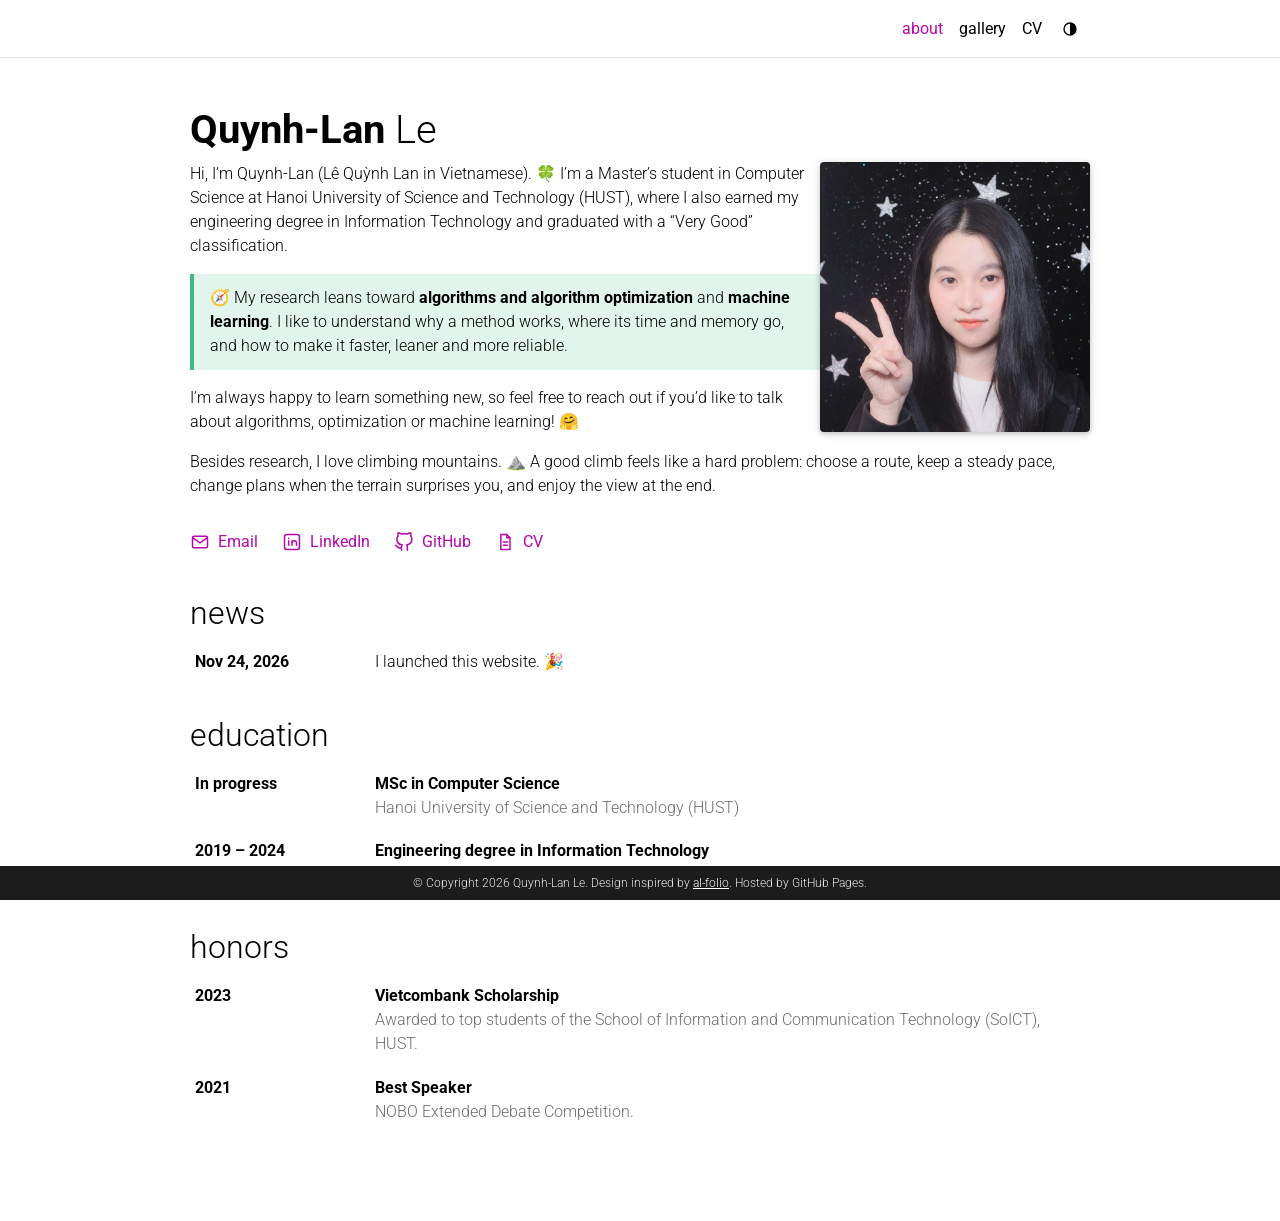
==== commit aa762545: "Add avatar and photo gallery Add the avatar and three gallery photos (location metadata removed, alt" ====
--- a/index.html
+++ b/index.html
@@ -78,7 +78,7 @@
       <nav aria-label="Primary">
         <ul class="nav">
           <li><a href="./" aria-current="page">about</a></li>
-          <!-- nav-gallery:start --><!-- nav-gallery:end -->
+          <!-- nav-gallery:start --><li><a href="gallery/">gallery</a></li><!-- nav-gallery:end -->
           <li><a href="cv/">CV</a></li>
           <li>
             <button class="theme-toggle" type="button" aria-label="Switch to dark theme">
@@ -96,12 +96,9 @@
         <h1 class="post-title"><span class="first">Quynh-Lan</span> Le</h1>
       </header>
 
-      <!-- Profile photo (not published yet): save yours as assets/img/avatar.jpg (square works best),
-           then delete the comment markers around the block below.
       <div class="profile">
         <img src="assets/img/avatar.jpg" alt="Portrait of Quynh-Lan Le" width="270" height="270">
       </div>
-      -->
 
       <p>Hi, I’m Quynh-Lan (<span lang="vi">Lê Quỳnh Lan</span> in Vietnamese). 🍀 I’m a Master’s student in Computer Science at Hanoi University of Science and Technology (HUST), where I also earned my engineering degree in Information Technology and graduated with a “Very Good” classification.</p>
 
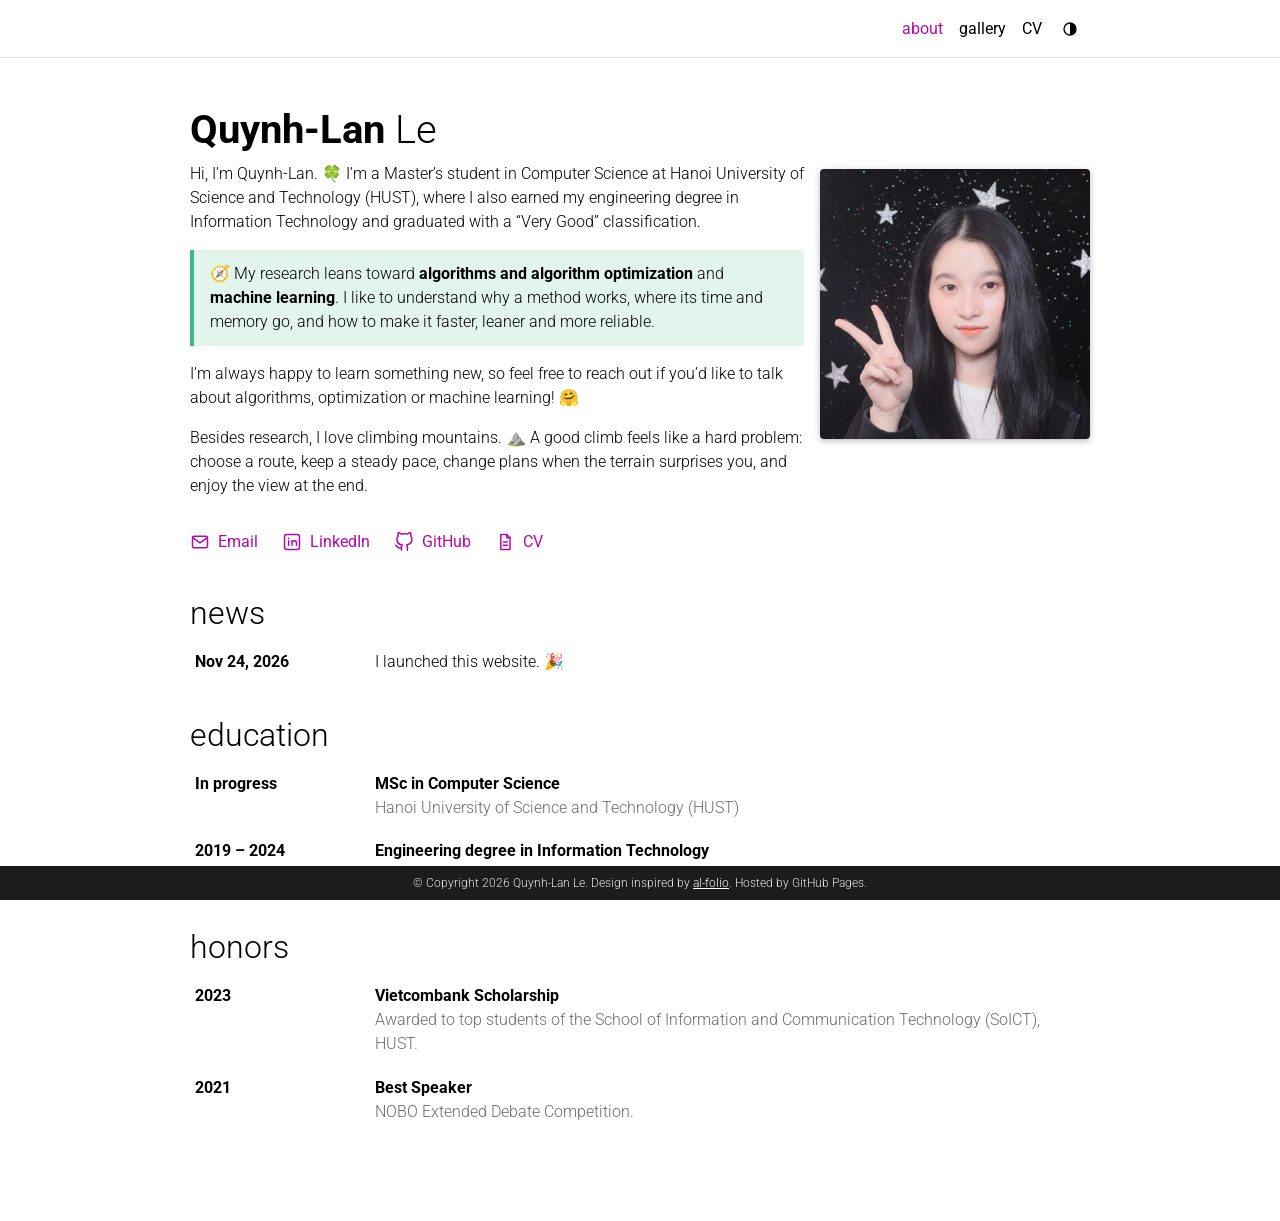
==== commit f8b42e1a: "Remove the Vietnamese name from the intro line Drop the visible '(Lê Quỳnh Lan in Vietnamese)' from " ====
--- a/index.html
+++ b/index.html
@@ -100,7 +100,7 @@
         <img src="assets/img/avatar.jpg" alt="Portrait of Quynh-Lan Le" width="270" height="270">
       </div>
 
-      <p>Hi, I’m Quynh-Lan (<span lang="vi">Lê Quỳnh Lan</span> in Vietnamese). 🍀 I’m a Master’s student in Computer Science at Hanoi University of Science and Technology (HUST), where I also earned my engineering degree in Information Technology and graduated with a “Very Good” classification.</p>
+      <p>Hi, I’m Quynh-Lan. 🍀 I’m a Master’s student in Computer Science at Hanoi University of Science and Technology (HUST), where I also earned my engineering degree in Information Technology and graduated with a “Very Good” classification.</p>
 
       <div class="tip">
         <p>🧭 My research leans toward <b>algorithms and algorithm optimization</b> and <b>machine learning</b>. I like to understand why a method works, where its time and memory go, and how to make it faster, leaner and more reliable.</p>
--- a/assets/css/content.css
+++ b/assets/css/content.css
@@ -21,7 +21,8 @@
   float: right;
   width: 30%;
   max-width: 270px;
-  margin: 0 0 16px 16px;
+  /* 7px: the photo top lines up with the first line of text, as on the reference site. */
+  margin: 7px 0 16px 16px;
 }
 
 .profile img {
@@ -31,7 +32,8 @@
   aspect-ratio: 1;
   object-fit: cover;
   border-radius: 4px;
-  box-shadow: var(--shadow);
+  /* Softer shadow, as on the reference site. */
+  box-shadow: 0 2px 5px rgba(0, 0, 0, 0.16), 0 2px 10px rgba(0, 0, 0, 0.12);
 }
 
 @media (max-width: 575px) {
@@ -46,6 +48,8 @@
 /* ---------- Tip block (research statement) ---------- */
 
 .tip {
+  /* flow-root keeps the box beside the photo instead of running underneath it. */
+  display: flow-root;
   margin: 16px 0;
   padding: 12px 16px;
   background: var(--tip-bg);
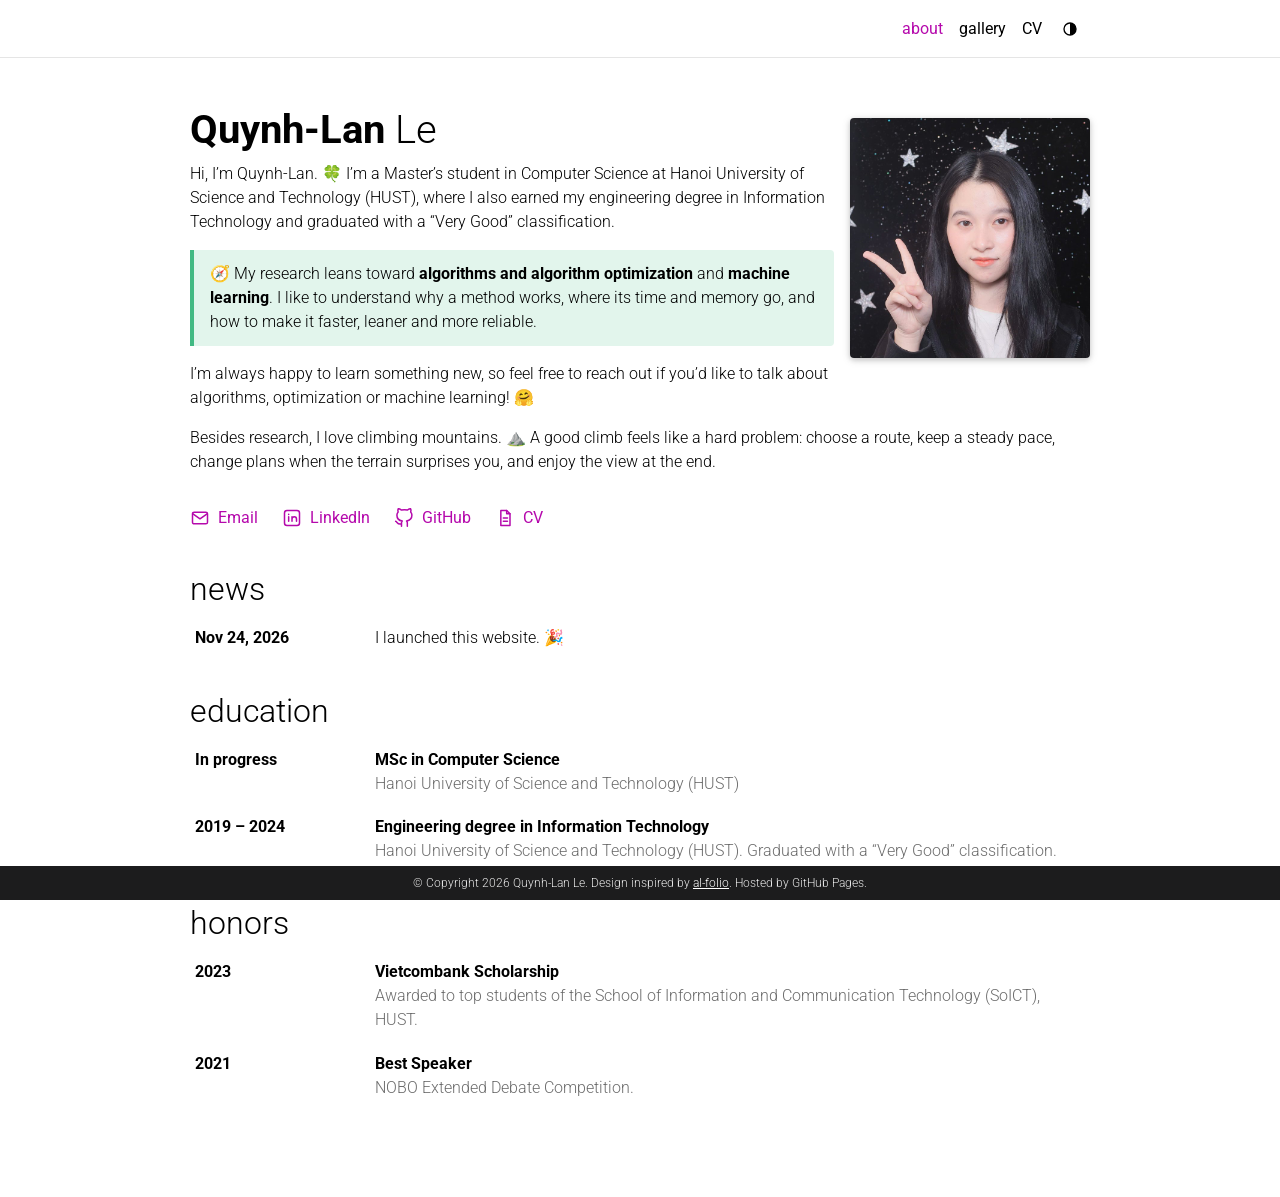
==== commit 5b6005a4: "Improve search metadata and make avatar smaller Put the Vietnamese name first in page titles and des" ====
--- a/index.html
+++ b/index.html
@@ -3,8 +3,8 @@
 <head>
   <meta charset="utf-8">
   <meta name="viewport" content="width=device-width, initial-scale=1">
-  <title>Quynh-Lan Le (Lê Quỳnh Lan) – Master’s student in Computer Science, HUST</title>
-  <meta name="description" content="Quynh-Lan Le (Lê Quỳnh Lan) is a Master’s student in Computer Science at Hanoi University of Science and Technology (HUST), working on algorithms, algorithm optimization and machine learning.">
+  <title>Lê Quỳnh Lan (Quynh-Lan Le) – Portfolio | HUST</title>
+  <meta name="description" content="Lê Quỳnh Lan (Quynh-Lan Le), Master’s student in Computer Science at HUST. Portfolio and CV: algorithms, algorithm optimization and machine learning.">
   <meta name="author" content="Quynh-Lan Le">
   <link rel="canonical" href="https://lequynhlan.github.io/">
   <meta name="color-scheme" content="light dark">
@@ -12,8 +12,10 @@
   <meta name="theme-color" content="#1c1c1d" media="(prefers-color-scheme: dark)">
   <meta property="og:type" content="website">
   <meta property="og:site_name" content="Quynh-Lan Le">
-  <meta property="og:title" content="Quynh-Lan Le (Lê Quỳnh Lan)">
-  <meta property="og:description" content="Master’s student in Computer Science at HUST. Algorithms, algorithm optimization and machine learning. Mountain climber.">
+  <meta property="og:locale" content="en_US">
+  <meta property="og:locale:alternate" content="vi_VN">
+  <meta property="og:title" content="Lê Quỳnh Lan (Quynh-Lan Le) – Portfolio">
+  <meta property="og:description" content="Lê Quỳnh Lan (Quynh-Lan Le): Master’s student in Computer Science at HUST. Algorithms, algorithm optimization and machine learning. Mountain climber.">
   <meta property="og:url" content="https://lequynhlan.github.io/">
   <meta property="og:image" content="https://lequynhlan.github.io/assets/img/og-card.png">
   <meta property="og:image:width" content="1200">
@@ -42,6 +44,15 @@
         "inLanguage": "en"
       },
       {
+        "@type": "ProfilePage",
+        "@id": "https://lequynhlan.github.io/#profilepage",
+        "url": "https://lequynhlan.github.io/",
+        "name": "Lê Quỳnh Lan (Quynh-Lan Le) – Portfolio",
+        "inLanguage": "en",
+        "isPartOf": { "@id": "https://lequynhlan.github.io/#website" },
+        "mainEntity": { "@id": "https://lequynhlan.github.io/#person" }
+      },
+      {
         "@type": "Person",
         "@id": "https://lequynhlan.github.io/#person",
         "name": "Quynh-Lan Le",
@@ -49,11 +60,14 @@
         "familyName": "Le",
         "alternateName": ["Lê Quỳnh Lan", "Le Quynh Lan"],
         "url": "https://lequynhlan.github.io/",
+        "image": "https://lequynhlan.github.io/assets/img/avatar.jpg",
+        "mainEntityOfPage": { "@id": "https://lequynhlan.github.io/#profilepage" },
         "jobTitle": "Master’s student in Computer Science",
         "description": "Master’s student in Computer Science at Hanoi University of Science and Technology (HUST) working on algorithms, algorithm optimization and machine learning.",
         "alumniOf": { "@type": "CollegeOrUniversity", "name": "Hanoi University of Science and Technology" },
         "affiliation": { "@type": "CollegeOrUniversity", "name": "Hanoi University of Science and Technology" },
         "knowsAbout": ["Algorithms", "Algorithm optimization", "Machine learning"],
+        "knowsLanguage": ["English", "Vietnamese"],
         "sameAs": ["https://www.linkedin.com/in/lan-le-635820212/", "https://github.com/Lequynhlan"]
       }
     ]
@@ -97,7 +111,7 @@
       </header>
 
       <div class="profile">
-        <img src="assets/img/avatar.jpg" alt="Portrait of Quynh-Lan Le" width="270" height="270">
+        <img src="assets/img/avatar.jpg" alt="Portrait of Lê Quỳnh Lan (Quynh-Lan Le)" width="270" height="270">
       </div>
 
       <p>Hi, I’m Quynh-Lan. 🍀 I’m a Master’s student in Computer Science at Hanoi University of Science and Technology (HUST), where I also earned my engineering degree in Information Technology and graduated with a “Very Good” classification.</p>
--- a/assets/css/content.css
+++ b/assets/css/content.css
@@ -20,9 +20,9 @@
 .profile {
   float: right;
   width: 30%;
-  max-width: 270px;
-  /* 7px: the photo top lines up with the first line of text, as on the reference site. */
-  margin: 7px 0 16px 16px;
+  max-width: 240px;
+  /* Negative top margin lifts the photo level with the name; the title sits above the first line of text. */
+  margin: -44px 0 16px 16px;
 }
 
 .profile img {
@@ -40,7 +40,7 @@
   .profile {
     float: none;
     width: 100%;
-    max-width: 320px;
+    max-width: 280px;
     margin: 0 auto 16px;
   }
 }
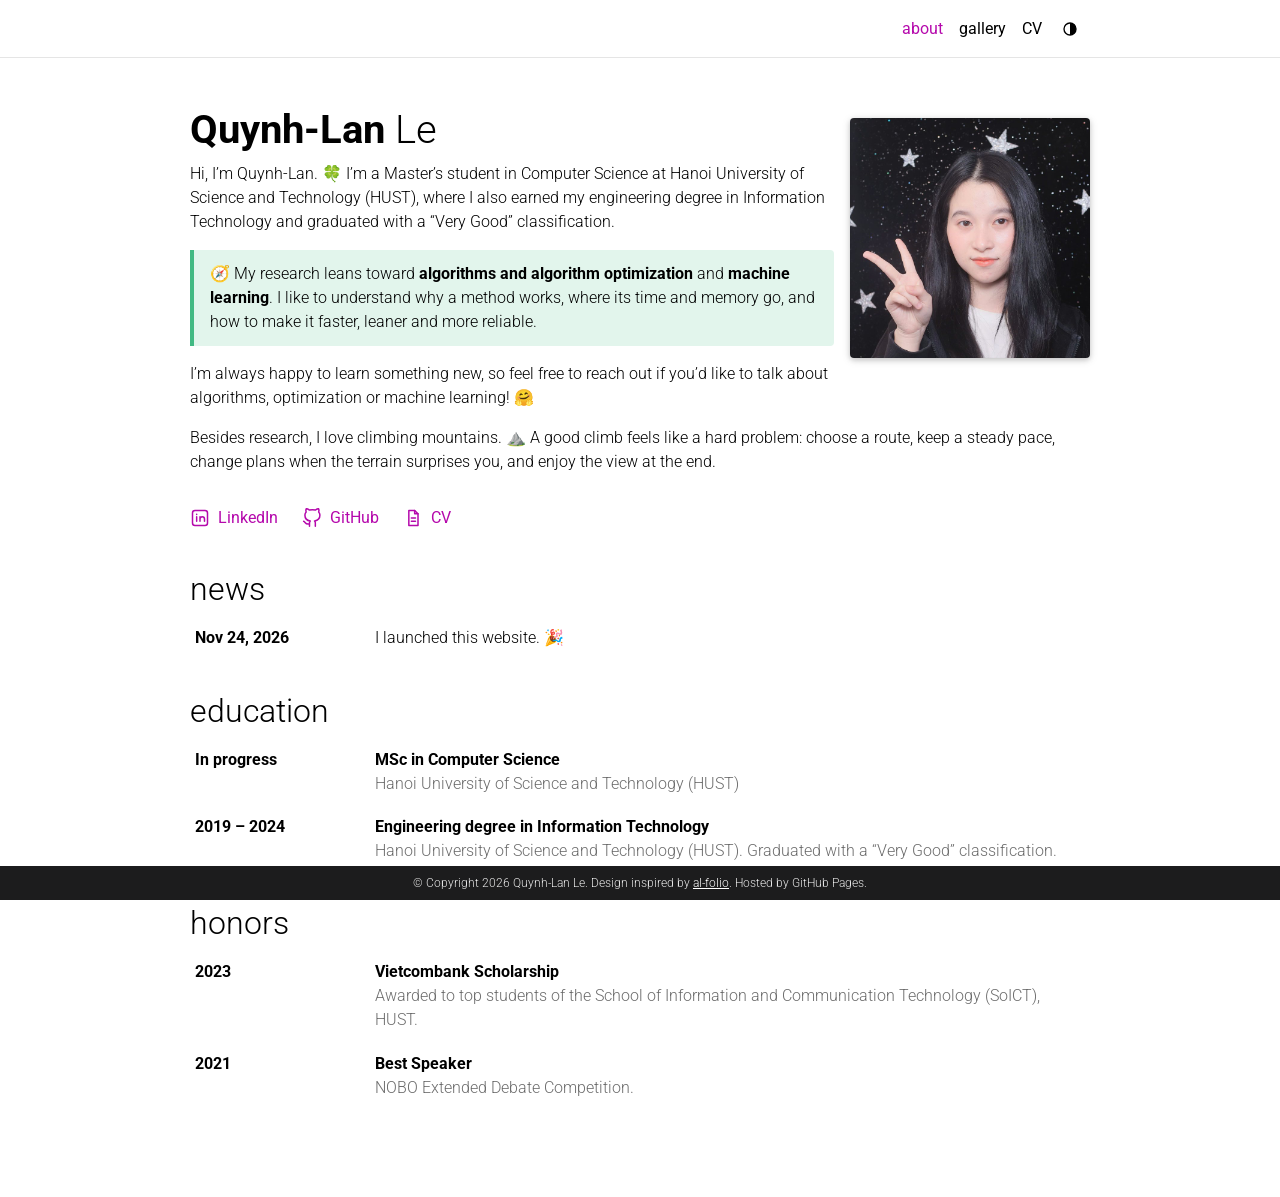
==== commit 47809ff0: "Remove personal email from public CV and homepage Refresh the public CV PDF without the email; the p" ====
--- a/index.html
+++ b/index.html
@@ -126,12 +126,6 @@
 
       <ul class="links">
         <li>
-          <a href="mailto:lequynhlan111@gmail.com">
-            <svg viewBox="0 0 24 24" fill="none" stroke="currentColor" stroke-width="1.8" stroke-linecap="round" stroke-linejoin="round" aria-hidden="true"><rect x="3" y="5" width="18" height="14" rx="2"/><path d="m3.5 7 8.5 6 8.5-6"/></svg>
-            Email
-          </a>
-        </li>
-        <li>
           <a href="https://www.linkedin.com/in/lan-le-635820212/" rel="me noopener">
             <svg viewBox="0 0 24 24" fill="none" stroke="currentColor" stroke-width="1.8" stroke-linecap="round" stroke-linejoin="round" aria-hidden="true"><rect x="3" y="3" width="18" height="18" rx="3"/><path d="M8 10.5V16M8 7.6v.1M12 16v-5.5M12 13.2a2.7 2.7 0 0 1 5.4 0V16"/></svg>
             LinkedIn
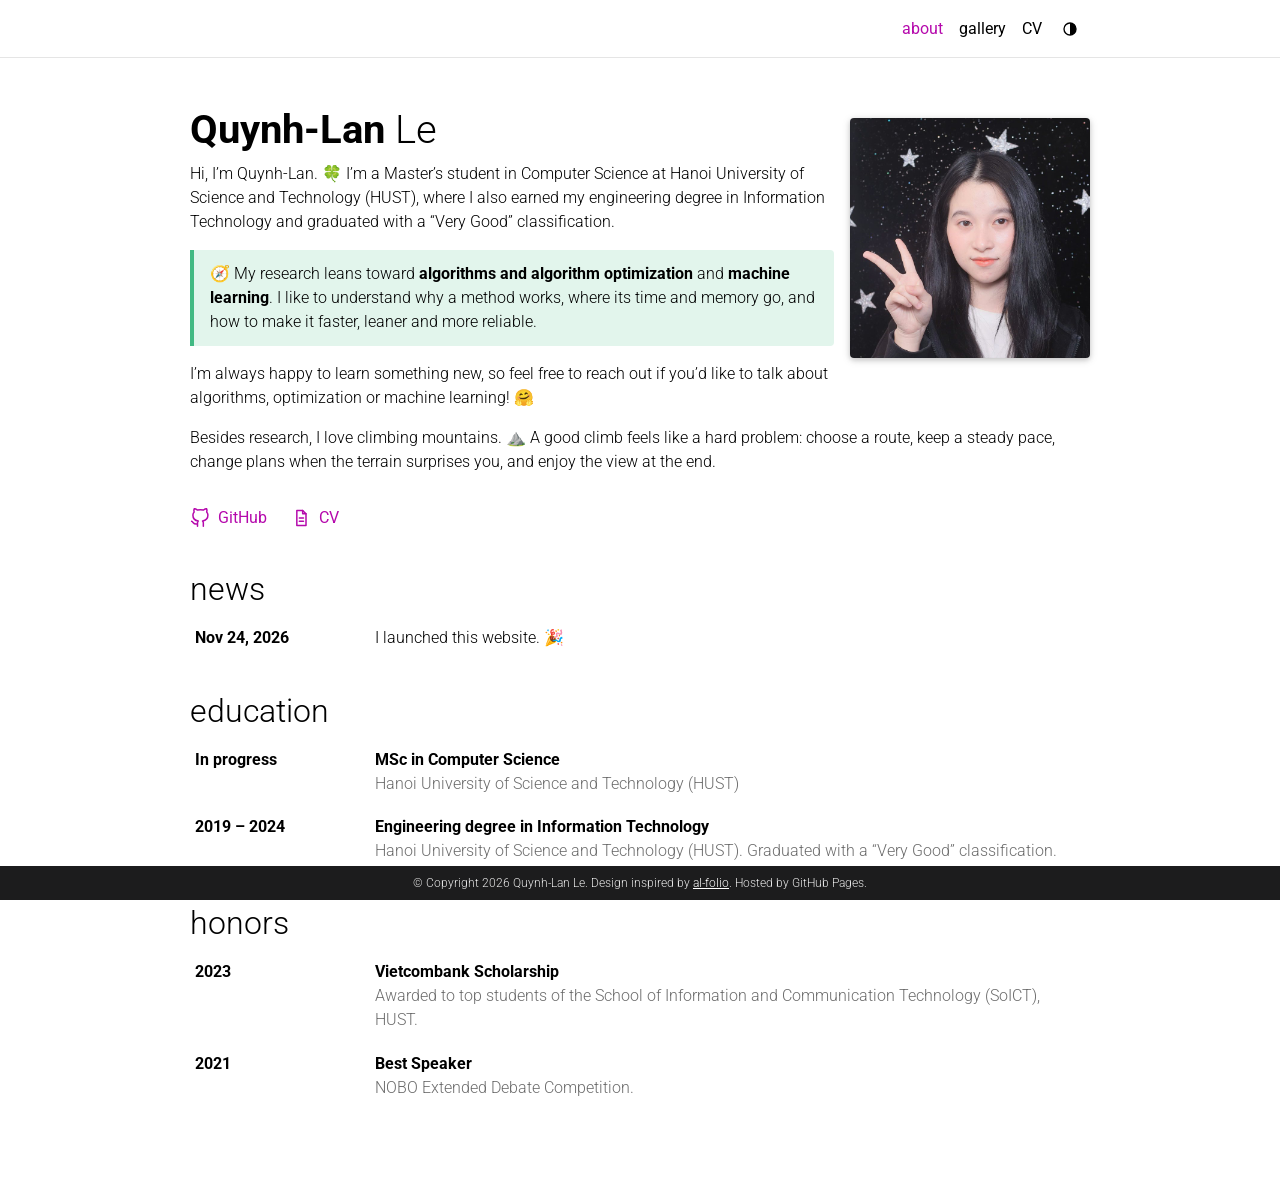
==== commit 431bddbd: "Remove LinkedIn links from homepage and CV page Keep GitHub and the CV as the only external profile " ====
--- a/index.html
+++ b/index.html
@@ -68,7 +68,7 @@
         "affiliation": { "@type": "CollegeOrUniversity", "name": "Hanoi University of Science and Technology" },
         "knowsAbout": ["Algorithms", "Algorithm optimization", "Machine learning"],
         "knowsLanguage": ["English", "Vietnamese"],
-        "sameAs": ["https://www.linkedin.com/in/lan-le-635820212/", "https://github.com/Lequynhlan"]
+        "sameAs": ["https://github.com/Lequynhlan"]
       }
     ]
   }
@@ -125,12 +125,6 @@
       <p>Besides research, I love climbing mountains. ⛰️ A good climb feels like a hard problem: choose a route, keep a steady pace, change plans when the terrain surprises you, and enjoy the view at the end.</p>
 
       <ul class="links">
-        <li>
-          <a href="https://www.linkedin.com/in/lan-le-635820212/" rel="me noopener">
-            <svg viewBox="0 0 24 24" fill="none" stroke="currentColor" stroke-width="1.8" stroke-linecap="round" stroke-linejoin="round" aria-hidden="true"><rect x="3" y="3" width="18" height="18" rx="3"/><path d="M8 10.5V16M8 7.6v.1M12 16v-5.5M12 13.2a2.7 2.7 0 0 1 5.4 0V16"/></svg>
-            LinkedIn
-          </a>
-        </li>
         <li>
           <a href="https://github.com/Lequynhlan" rel="me noopener">
             <svg viewBox="0 0 24 24" fill="none" stroke="currentColor" stroke-width="1.8" stroke-linecap="round" stroke-linejoin="round" aria-hidden="true"><path d="M9 19c-5 1.5-5-2.5-7-3m14 6v-3.87a3.37 3.37 0 0 0-.94-2.61c3.14-.35 6.44-1.54 6.44-7A5.44 5.44 0 0 0 20 4.77 5.07 5.07 0 0 0 19.91 1S18.73.65 16 2.48a13.38 13.38 0 0 0-7 0C6.27.65 5.09 1 5.09 1A5.07 5.07 0 0 0 5 4.77a5.44 5.44 0 0 0-1.5 3.78c0 5.42 3.3 6.61 6.44 7A3.37 3.37 0 0 0 9 18.13V22"/></svg>
